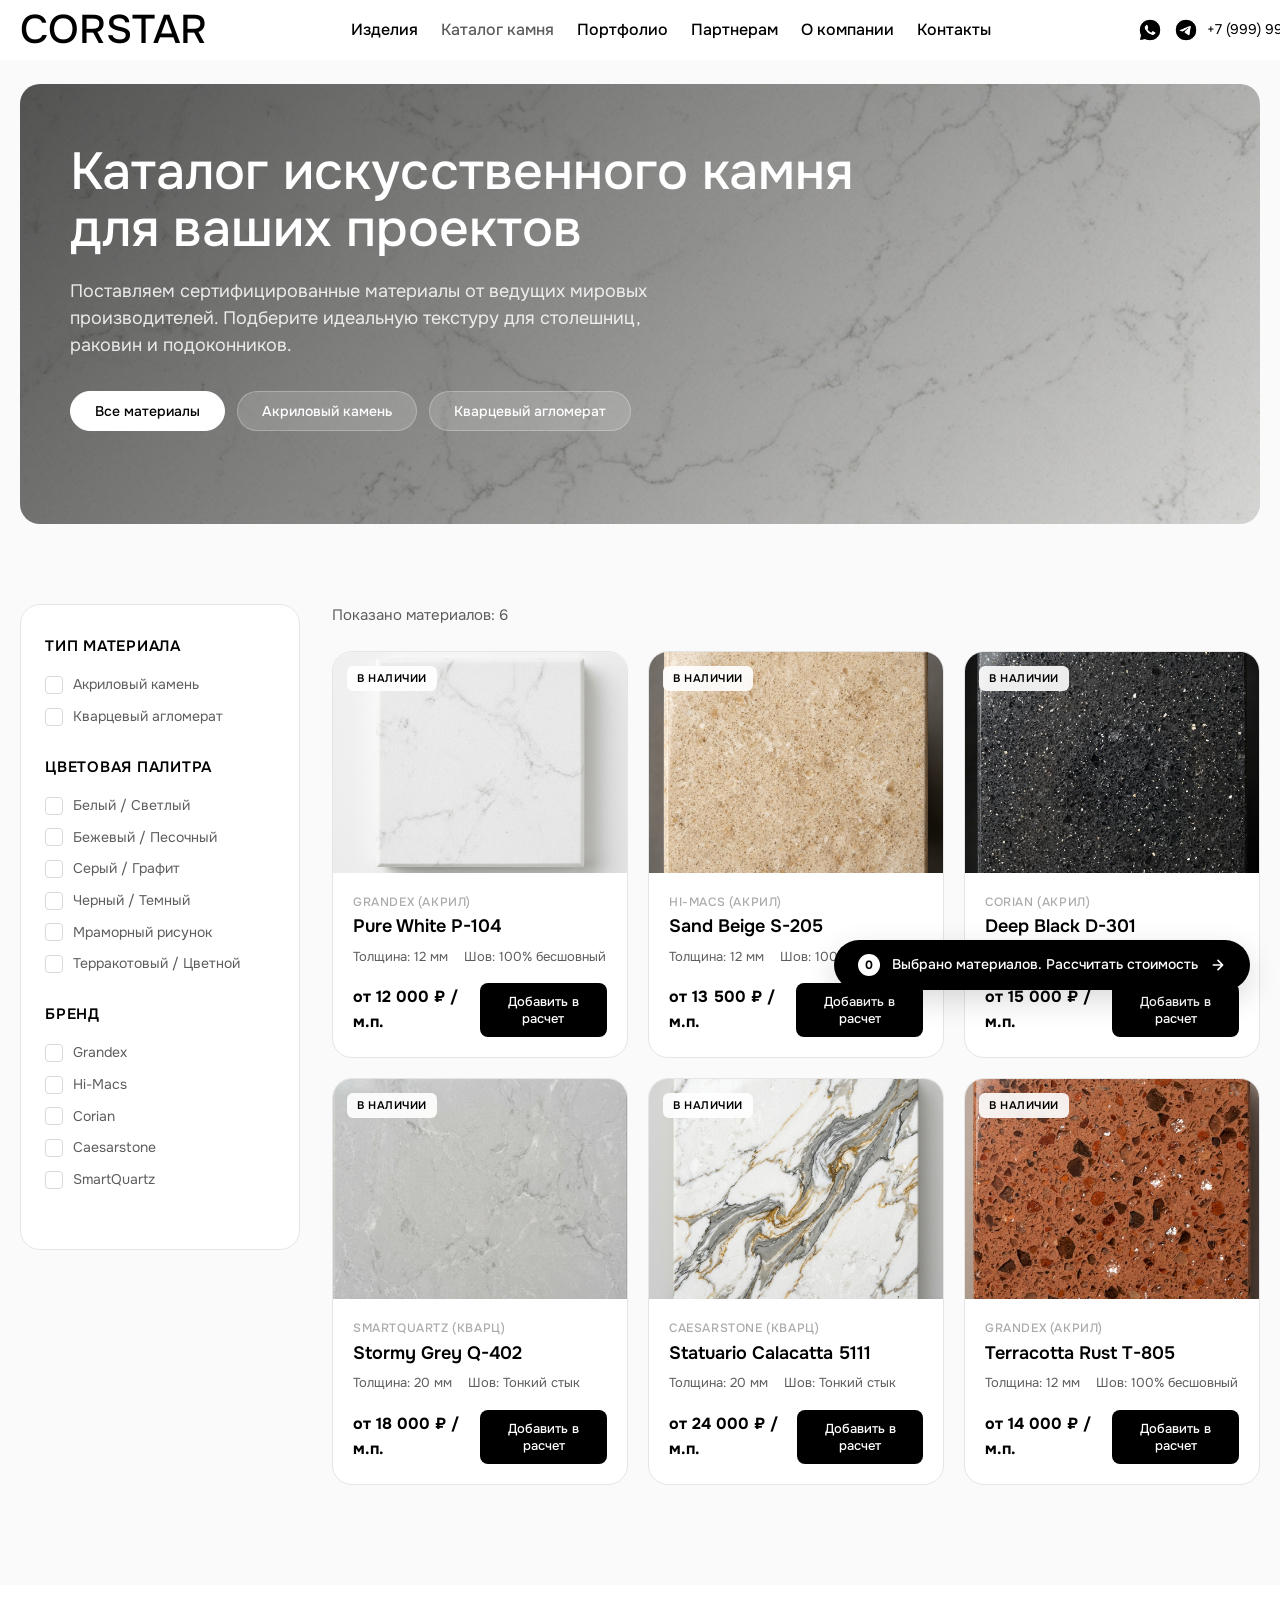
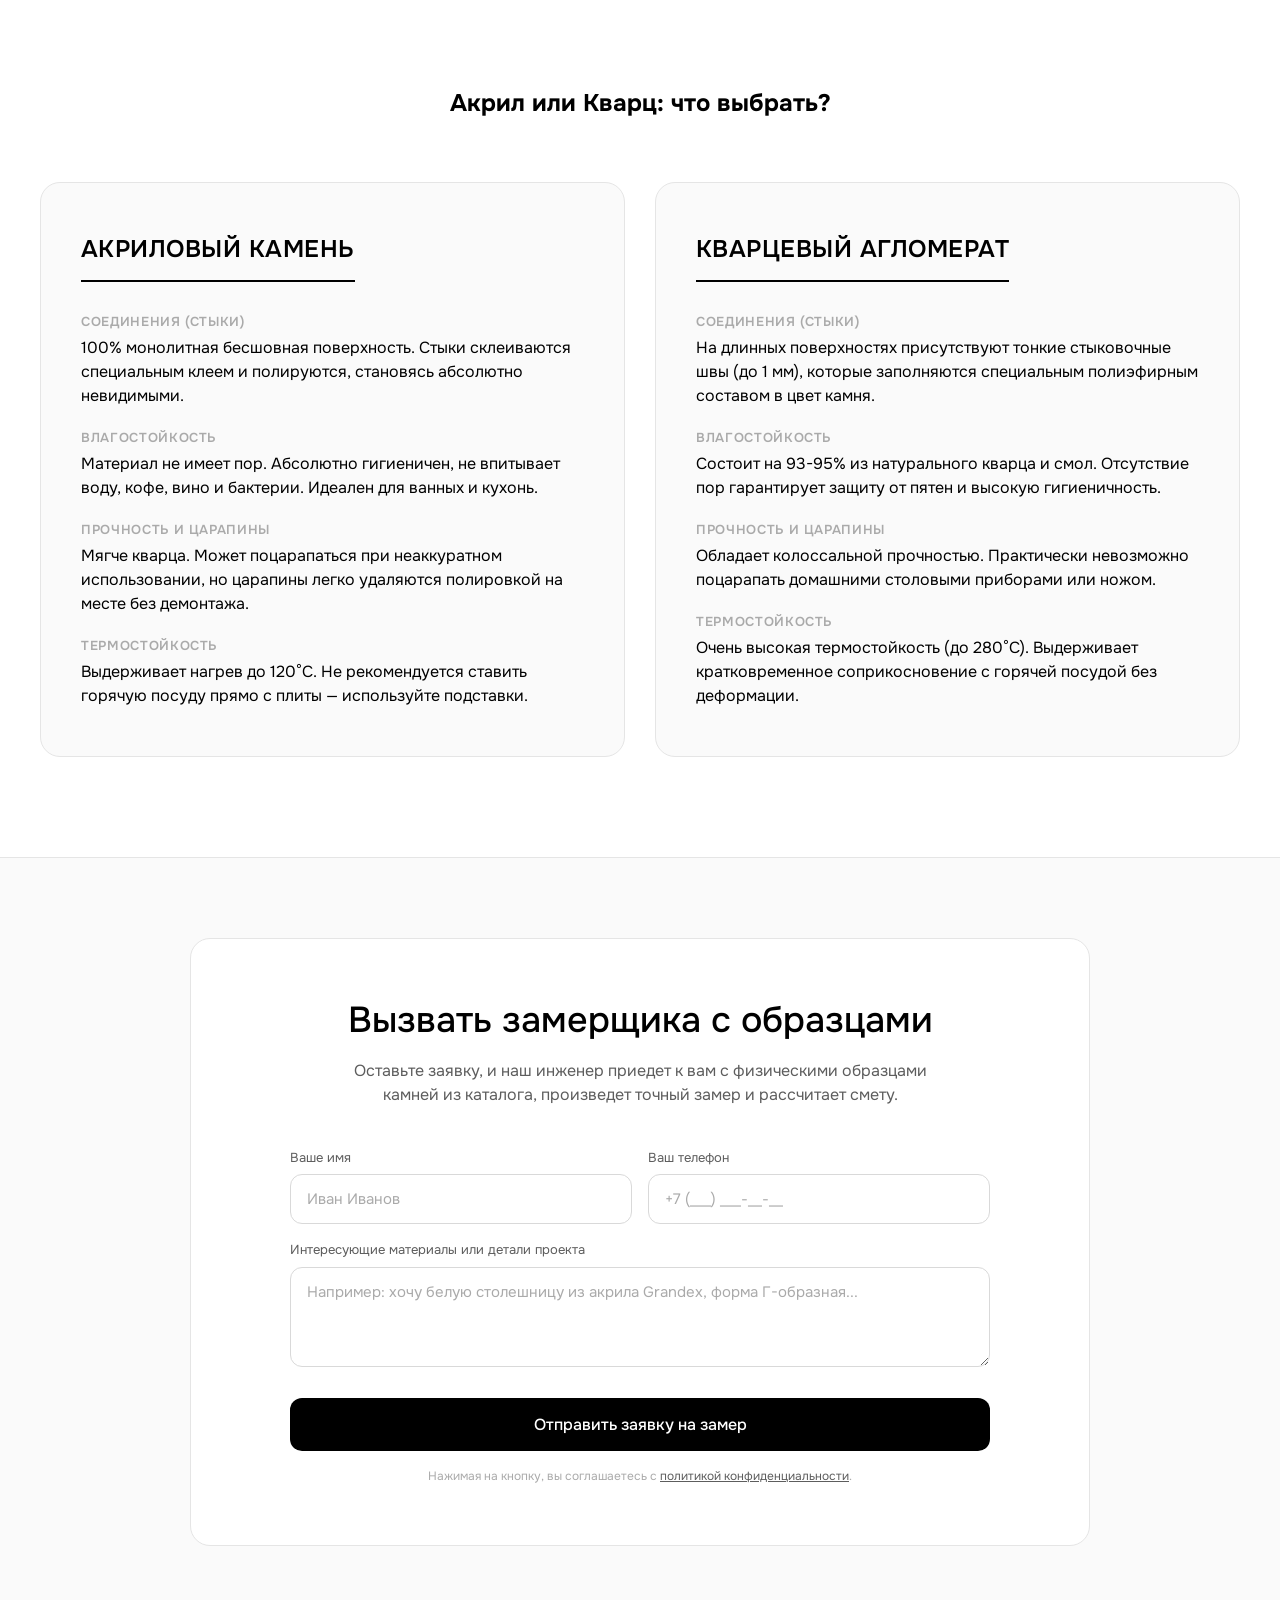
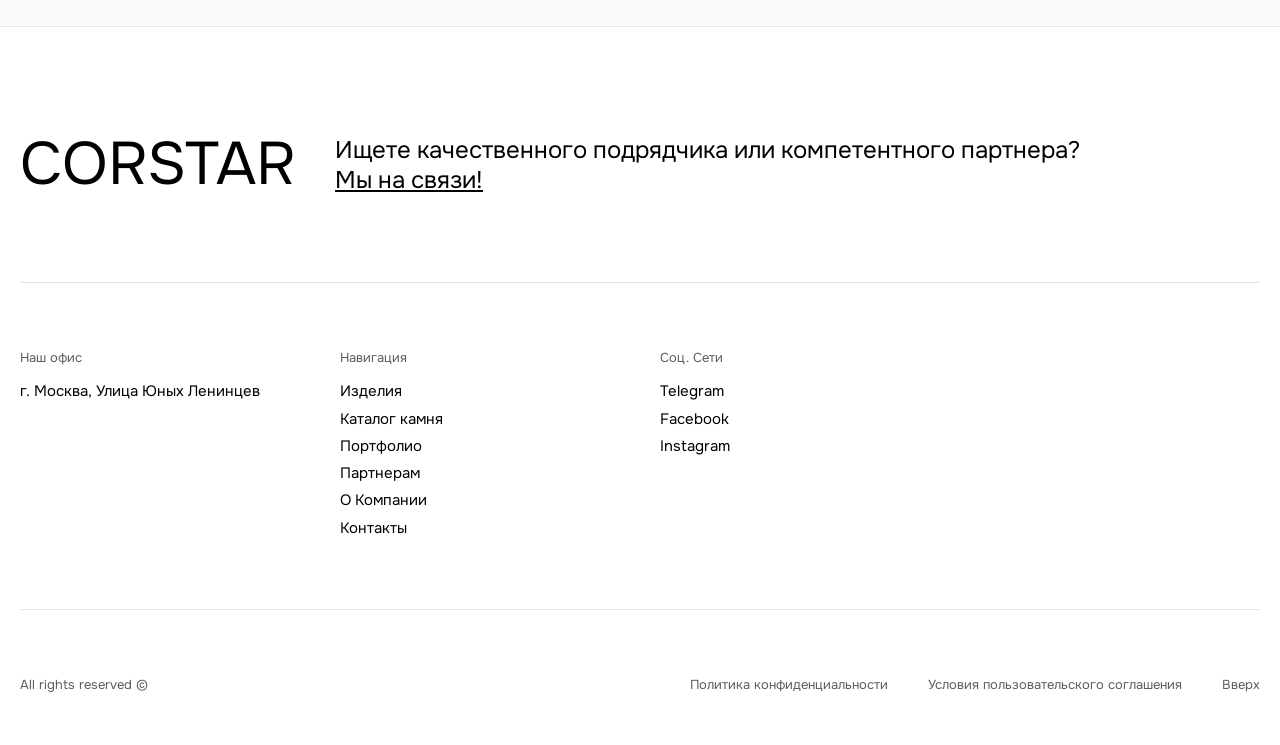
==== catalog-kamnya.html @ 199b47b7 "feat: Add pixel-perfect homepage, B2B pages, responsive navigation, and file scheme routing" ====
<!DOCTYPE html>
<html lang="ru">

<head>
  <meta charset="utf-8" />
  <meta http-equiv="Content-Type" content="text/html; charset=utf-8" />
  <meta name="viewport" content="width=device-width, initial-scale=1.0" />
  <title>Каталог искусственного камня — CORSTAR</title>
  <meta name="description"
    content="Каталог сертифицированного искусственного камня: акриловый камень, кварцевый агломерат, керамогранит. Более 500 оттенков от ведущих брендов с гарантией качества." />
  <meta property="og:url" content="https://corstar.tilda.ws/catalog-kamnya/" />
  <meta property="og:title" content="Каталог искусственного камня — CORSTAR" />
  <meta property="og:description"
    content="Подберите материал для вашей столешницы, подоконника или интегрированной мойки. Акриловый камень и кварцевый агломерат в наличии." />
  <meta property="og:type" content="website" />
  <link rel="canonical" href="https://corstar.tilda.ws/catalog-kamnya/" />
  <meta name="format-detection" content="telephone=no" />
  <link rel="shortcut icon" href="images/tildafavicon.ico" type="image/x-icon" />
  <link rel="stylesheet" href="https://fonts.googleapis.com/css2?family=Onest:wght@100..900&display=swap"
    type="text/css" />
  <style>
    /* ===== FONT FACE ===== */
    @font-face {
      font-family: 'PoppinsCyr';
      src: url('fonts/PoppinsCyr-Regular.woff2') format('woff2'),
        url('fonts/PoppinsCyr-Regular.otf') format('opentype');
      font-weight: 400;
      font-style: normal;
      font-display: swap;
    }

    @font-face {
      font-family: 'PoppinsCyr';
      src: url('fonts/PoppinsCyr-Bold.woff2') format('woff2'),
        url('fonts/PoppinsCyr-Bold.otf') format('opentype');
      font-weight: 700;
      font-style: normal;
      font-display: swap;
    }

    /* ===== RESET & BASE ===== */
    *,
    *::before,
    *::after {
      margin: 0;
      padding: 0;
      box-sizing: border-box;
    }

    html {
      scroll-behavior: smooth;
    }

    body {
      font-family: 'Onest', 'PoppinsCyr', Arial, sans-serif;
      color: #000000;
      background: #ffffff;
      line-height: 1.55;
      -webkit-font-smoothing: antialiased;
      -moz-osx-font-smoothing: grayscale;
      overflow-x: hidden;
    }

    a {
      text-decoration: none;
      color: inherit;
      transition: color 0.2s ease;
    }

    a:hover {
      color: #5d5d5d;
    }

    img {
      max-width: 100%;
      height: auto;
      display: block;
    }

    button {
      cursor: pointer;
      border: none;
      outline: none;
      font-family: inherit;
    }

    input,
    textarea,
    select {
      font-family: inherit;
    }

    /* ===== CONTAINER ===== */
    .container {
      width: 100%;
      max-width: 1440px;
      margin: 0 auto;
      padding: 0 20px;
    }

    /* ===== HEADER ===== */
    .site-header {
      position: sticky;
      top: 0;
      z-index: 100;
      background: #ffffff;
      height: 60px;
      display: flex;
      align-items: center;
    }

    .header-inner {
      display: flex;
      align-items: center;
      width: 100%;
      max-width: 1440px;
      margin: 0 auto;
      padding: 0 20px;
      gap: 144px;
    }

    .header-logo {
      font-size: 40px;
      font-weight: 500;
      line-height: 1.16;
      white-space: nowrap;
      flex-shrink: 0;
    }

    .header-logo a {
      color: #000000;
    }

    .header-nav {
      display: flex;
      gap: 23px;
      align-items: center;
      flex-shrink: 0;
    }

    .header-nav a {
      font-size: 16px;
      font-weight: 500;
      line-height: 1.16;
      white-space: nowrap;
      color: #000000;
    }

    .header-nav a.is-active {
      color: #5d5d5d;
    }

    .header-contacts {
      display: flex;
      align-items: center;
      gap: 6px;
      margin-left: auto;
      flex-shrink: 0;
    }

    .header-contacts .icon-social {
      width: 30px;
      height: 30px;
      border-radius: 0;
      background-size: cover;
      background-position: center;
      background-repeat: no-repeat;
    }

    .header-contacts .header-phone {
      font-size: 14px;
      font-weight: 400;
      line-height: 1.55;
      white-space: nowrap;
    }

    /* ===== HERO SECTION ===== */
    .hero-section {
      padding: 24px 0 0;
      background: #fafafa;
    }

    .hero-card {
      position: relative;
      width: 100%;
      max-width: 1400px;
      margin: 0 auto;
      border-radius: 20px;
      overflow: hidden;
      min-height: 440px;
      display: flex;
      flex-direction: column;
      justify-content: flex-start;
    }

    .hero-card__bg {
      position: absolute;
      inset: 0;
      z-index: 0;
    }

    .hero-card__bg img {
      width: 100%;
      height: 100%;
      object-fit: cover;
    }

    .hero-card__overlay {
      position: absolute;
      inset: 0;
      z-index: 1;
      background: linear-gradient(135deg,
          rgba(0, 0, 0, 0.65) 0%,
          rgba(0, 0, 0, 0.4) 50%,
          rgba(0, 0, 0, 0.1) 100%);
    }

    .hero-card__content {
      position: relative;
      z-index: 2;
      padding: 60px 50px 60px;
      max-width: 900px;
    }

    .hero-card__title {
      font-size: 52px;
      font-weight: 500;
      line-height: 1.1;
      color: #ffffff;
      margin-bottom: 20px;
    }

    .hero-card__subtitle {
      font-size: 18px;
      font-weight: 400;
      line-height: 1.5;
      color: rgba(255, 255, 255, 0.85);
      max-width: 640px;
      margin-bottom: 32px;
    }

    .hero-pills {
      display: flex;
      gap: 12px;
      flex-wrap: wrap;
    }

    .hero-pill {
      background: rgba(255, 255, 255, 0.15);
      border: 1px solid rgba(255, 255, 255, 0.25);
      color: #ffffff;
      padding: 10px 24px;
      border-radius: 30px;
      font-size: 14px;
      font-weight: 500;
      transition: background 0.2s ease, border-color 0.2s ease;
      cursor: pointer;
    }

    .hero-pill:hover,
    .hero-pill.is-active {
      background: #ffffff;
      color: #000000;
      border-color: #ffffff;
    }

    /* ===== CATALOG CONTAINER ===== */
    .catalog-section {
      padding: 80px 0 100px;
      background: #fafafa;
    }

    .catalog-wrapper {
      display: flex;
      gap: 32px;
      max-width: 1400px;
      margin: 0 auto;
      align-items: flex-start;
    }

    /* ===== SIDEBAR FILTERS ===== */
    .catalog-sidebar {
      width: 280px;
      background: #ffffff;
      border-radius: 20px;
      padding: 30px 24px;
      flex-shrink: 0;
      position: sticky;
      top: 80px;
      border: 1px solid #e5e5e5;
    }

    .filter-group {
      margin-bottom: 28px;
    }

    .filter-group:last-child {
      margin-bottom: 0;
    }

    .filter-group__title {
      font-size: 15px;
      font-weight: 600;
      text-transform: uppercase;
      letter-spacing: 0.05em;
      color: #000000;
      margin-bottom: 16px;
    }

    .filter-options {
      display: flex;
      flex-direction: column;
      gap: 10px;
    }

    .filter-checkbox-label {
      display: flex;
      align-items: center;
      gap: 10px;
      font-size: 14px;
      color: #5d5d5d;
      cursor: pointer;
      user-select: none;
    }

    .filter-checkbox-label input {
      display: none;
    }

    .custom-checkbox {
      width: 18px;
      height: 18px;
      border: 1px solid #d9d9d9;
      border-radius: 4px;
      display: inline-flex;
      align-items: center;
      justify-content: center;
      transition: background 0.2s ease, border-color 0.2s ease;
      flex-shrink: 0;
    }

    .filter-checkbox-label input:checked+.custom-checkbox {
      background: #000000;
      border-color: #000000;
    }

    .custom-checkbox svg {
      width: 10px;
      height: 10px;
      stroke: #ffffff;
      fill: none;
      stroke-width: 3;
      stroke-linecap: round;
      stroke-linejoin: round;
      display: none;
    }

    .filter-checkbox-label input:checked+.custom-checkbox svg {
      display: block;
    }

    .filter-checkbox-label:hover {
      color: #000000;
    }

    .filter-checkbox-label:hover .custom-checkbox {
      border-color: #000000;
    }

    .btn-reset-filters {
      width: 100%;
      padding: 12px;
      background: #f7f7f7;
      color: #5d5d5d;
      font-size: 13px;
      font-weight: 500;
      border-radius: 8px;
      transition: background 0.2s ease, color 0.2s ease;
      margin-top: 10px;
      display: none;
      /* Shown dynamically via JS */
      text-align: center;
    }

    .btn-reset-filters:hover {
      background: #e5e5e5;
      color: #000000;
    }

    /* ===== STONE GRID ===== */
    .catalog-main {
      flex: 1;
    }

    .grid-header {
      display: flex;
      justify-content: space-between;
      align-items: center;
      margin-bottom: 24px;
    }

    .grid-results-count {
      font-size: 15px;
      color: #5d5d5d;
    }

    .stone-grid {
      display: grid;
      grid-template-columns: repeat(3, 1fr);
      gap: 20px;
    }

    .stone-card {
      background: #ffffff;
      border-radius: 20px;
      overflow: hidden;
      border: 1px solid #e5e5e5;
      display: flex;
      flex-direction: column;
      transition: box-shadow 0.3s ease, transform 0.3s ease;
    }

    .stone-card:hover {
      box-shadow: 0 12px 36px rgba(0, 0, 0, 0.06);
      transform: translateY(-2px);
    }

    .stone-card__img-wrapper {
      width: 100%;
      aspect-ratio: 4 / 3;
      overflow: hidden;
      position: relative;
      background: #fafafa;
    }

    .stone-card__img {
      width: 100%;
      height: 100%;
      object-fit: cover;
      transition: transform 0.55s cubic-bezier(0.25, 0.46, 0.45, 0.94);
    }

    .stone-card:hover .stone-card__img {
      transform: scale(1.05);
    }

    .stone-card__badge {
      position: absolute;
      top: 14px;
      left: 14px;
      background: rgba(255, 255, 255, 0.9);
      backdrop-filter: blur(4px);
      padding: 4px 10px;
      border-radius: 6px;
      font-size: 11px;
      font-weight: 600;
      color: #000000;
      text-transform: uppercase;
      letter-spacing: 0.05em;
    }

    .stone-card__body {
      padding: 20px;
      display: flex;
      flex-direction: column;
      flex: 1;
    }

    .stone-card__brand {
      font-size: 12px;
      font-weight: 500;
      color: #aaaaaa;
      text-transform: uppercase;
      letter-spacing: 0.05em;
      margin-bottom: 4px;
    }

    .stone-card__name {
      font-size: 18px;
      font-weight: 600;
      line-height: 1.3;
      color: #000000;
      margin-bottom: 8px;
    }

    .stone-card__spec {
      font-size: 13px;
      color: #5d5d5d;
      margin-bottom: 16px;
      display: flex;
      gap: 16px;
    }

    .stone-card__price-wrapper {
      margin-top: auto;
      display: flex;
      justify-content: space-between;
      align-items: center;
      gap: 12px;
    }

    .stone-card__price {
      font-size: 16px;
      font-weight: 700;
      color: #000000;
    }

    .btn-calc {
      padding: 10px 16px;
      background: #000000;
      color: #ffffff;
      border-radius: 8px;
      font-size: 13px;
      font-weight: 500;
      transition: background 0.2s ease;
      display: inline-flex;
      align-items: center;
      gap: 6px;
    }

    .btn-calc:hover {
      background: #333333;
    }

    .btn-calc.is-added {
      background: #5d5d5d;
    }

    /* Empty state */
    .stone-grid-empty {
      grid-column: span 3;
      padding: 80px 20px;
      text-align: center;
      background: #ffffff;
      border-radius: 20px;
      border: 1px solid #e5e5e5;
      display: none;
    }

    .stone-grid-empty__title {
      font-size: 18px;
      font-weight: 500;
      color: #000000;
      margin-bottom: 8px;
    }

    .stone-grid-empty__text {
      font-size: 14px;
      color: #5d5d5d;
    }

    /* ===== FLOATING CART BADGE ===== */
    .calc-cart-badge {
      position: fixed;
      bottom: 30px;
      right: 30px;
      background: #000000;
      color: #ffffff;
      padding: 14px 24px;
      border-radius: 100px;
      box-shadow: 0 10px 30px rgba(0, 0, 0, 0.15);
      z-index: 99;
      display: flex;
      align-items: center;
      gap: 12px;
      font-size: 14px;
      font-weight: 500;
      transform: translateY(120px);
      transition: transform 0.3s cubic-bezier(0.175, 0.885, 0.32, 1.275);
      cursor: pointer;
    }

    .calc-cart-badge.is-visible {
      transform: translateY(0);
    }

    .calc-cart-badge:hover {
      background: #333333;
    }

    .calc-cart-badge__count {
      background: #ffffff;
      color: #000000;
      width: 22px;
      height: 22px;
      border-radius: 50%;
      display: flex;
      align-items: center;
      justify-content: center;
      font-size: 12px;
      font-weight: 700;
    }

    .calc-cart-badge svg {
      width: 16px;
      height: 16px;
      stroke: currentColor;
      fill: none;
      stroke-width: 2.5;
      stroke-linecap: round;
      stroke-linejoin: round;
    }

    /* ===== COMPARISON GUIDE ===== */
    .comparison-section {
      padding: 100px 0;
      background: #ffffff;
    }

    .comparison-section .section-header {
      margin-bottom: 60px;
      text-align: center;
    }

    .comparison-grid {
      display: grid;
      grid-template-columns: 1fr 1fr;
      gap: 30px;
      max-width: 1200px;
      margin: 0 auto;
    }

    .comp-card {
      background: #fafafa;
      border-radius: 20px;
      padding: 48px 40px;
      border: 1px solid #e5e5e5;
    }

    .comp-card__title {
      font-size: 24px;
      font-weight: 600;
      color: #000000;
      margin-bottom: 30px;
      text-transform: uppercase;
      letter-spacing: 0.02em;
      border-bottom: 2px solid #000000;
      padding-bottom: 12px;
      display: inline-block;
    }

    .comp-list {
      display: flex;
      flex-direction: column;
      gap: 20px;
    }

    .comp-item__label {
      font-size: 13px;
      font-weight: 600;
      color: #aaaaaa;
      text-transform: uppercase;
      letter-spacing: 0.05em;
      margin-bottom: 4px;
    }

    .comp-item__val {
      font-size: 16px;
      font-weight: 400;
      color: #000000;
      line-height: 1.5;
    }

    /* ===== CTA FORM ===== */
    .cta-section {
      background: #fafafa;
      padding: 80px 0;
      border-top: 1px solid #e5e5e5;
    }

    .cta-inner {
      max-width: 900px;
      margin: 0 auto;
      background: #ffffff;
      border-radius: 20px;
      padding: 60px 50px;
      border: 1px solid #e5e5e5;
      text-align: center;
    }

    .cta-title {
      font-size: 36px;
      font-weight: 500;
      line-height: 1.2;
      color: #000000;
      margin-bottom: 16px;
    }

    .cta-text {
      font-size: 16px;
      color: #5d5d5d;
      max-width: 600px;
      margin: 0 auto 40px;
    }

    .cta-form {
      text-align: left;
      max-width: 700px;
      margin: 0 auto;
    }

    .form-group {
      margin-bottom: 16px;
    }

    .form-group label {
      display: block;
      font-size: 13px;
      font-weight: 400;
      color: #5d5d5d;
      margin-bottom: 6px;
    }

    .form-group input,
    .form-group textarea,
    .form-group select {
      width: 100%;
      padding: 14px 16px;
      border: 1px solid #d9d9d9;
      border-radius: 12px;
      background: #ffffff;
      font-size: 15px;
      color: #000000;
      transition: border-color 0.2s ease;
      outline: none;
    }

    .form-group input:focus,
    .form-group textarea:focus,
    .form-group select:focus {
      border-color: #000000;
    }

    .form-group input::placeholder,
    .form-group textarea::placeholder {
      color: #aaaaaa;
    }

    .form-group textarea {
      resize: vertical;
      min-height: 100px;
    }

    .form-row {
      display: grid;
      grid-template-columns: 1fr 1fr;
      gap: 16px;
    }

    .btn-submit {
      width: 100%;
      padding: 16px 32px;
      background: #000000;
      color: #ffffff;
      font-size: 16px;
      font-weight: 500;
      border-radius: 12px;
      transition: background 0.2s ease, transform 0.2s ease;
      margin-top: 8px;
    }

    .btn-submit:hover {
      background: #333333;
      transform: translateY(-1px);
    }

    .form-privacy {
      font-size: 12px;
      color: #aaaaaa;
      line-height: 1.5;
      margin-top: 16px;
      text-align: center;
    }

    .form-privacy a {
      color: #5d5d5d;
      text-decoration: underline;
    }

    /* ===== FOOTER ===== */
    .site-footer {
      background: #ffffff;
      padding: 100px 0 50px;
      border-top: 1px solid #e5e5e5;
    }

    .footer-top {
      display: flex;
      gap: 40px;
      align-items: center;
      margin-bottom: 80px;
    }

    .footer-logo {
      font-size: 60px;
      font-weight: 400;
      line-height: 1.25;
      flex-shrink: 0;
    }

    .footer-cta {
      font-size: 24px;
      font-weight: 400;
      line-height: 1.25;
    }

    .footer-cta a {
      text-decoration: underline;
    }

    .footer-divider {
      width: 100%;
      height: 1px;
      background: #d9d9d9;
      opacity: 0.75;
      margin-bottom: 65px;
    }

    .footer-columns {
      display: grid;
      grid-template-columns: repeat(4, 1fr);
      gap: 40px;
      margin-bottom: 65px;
    }

    .footer-col-label {
      font-size: 13px;
      font-weight: 400;
      color: #5d5d5d;
      margin-bottom: 12px;
    }

    .footer-col-content {
      font-size: 15px;
      font-weight: 400;
      line-height: 1.55;
      color: #000000;
    }

    .footer-col-content a {
      display: block;
      margin-bottom: 4px;
      transition: color 0.2s ease;
    }

    .footer-col-content a:hover {
      color: #979797;
    }

    .footer-bottom {
      display: flex;
      justify-content: space-between;
      align-items: center;
      gap: 20px;
    }

    .footer-bottom-links {
      display: flex;
      gap: 40px;
      align-items: center;
    }

    .footer-bottom a,
    .footer-bottom span {
      font-size: 13px;
      color: #5d5d5d;
      font-weight: 400;
    }

    .footer-bottom a:hover {
      color: #979797;
    }

    /* ===== RESPONSIVE ===== */
    @media screen and (max-width: 1199px) {
      .header-inner {
        gap: 60px;
      }

      .hero-card__title {
        font-size: 44px;
      }

      .catalog-wrapper {
        gap: 24px;
      }

      .stone-grid {
        grid-template-columns: repeat(2, 1fr);
      }

      .comparison-grid {
        gap: 20px;
      }

      .footer-logo {
        font-size: 50px;
      }

      .footer-columns {
        gap: 20px;
      }
    }

    @media screen and (max-width: 959px) {
      .header-nav {
        display: none;
      }

      .header-inner {
        gap: 20px;
      }

      .hero-card {
        min-height: 380px;
      }

      .hero-card__title {
        font-size: 36px;
      }

      .hero-card__content {
        padding: 40px 32px 40px;
      }

      .catalog-wrapper {
        flex-direction: column;
      }

      .catalog-sidebar {
        width: 100%;
        position: static;
        padding: 24px;
      }

      .stone-grid {
        grid-template-columns: repeat(2, 1fr);
      }

      .comparison-grid {
        grid-template-columns: 1fr;
      }

      .comp-card {
        padding: 36px 30px;
      }

      .footer-top {
        flex-direction: column;
        align-items: flex-start;
        gap: 20px;
      }

      .footer-logo {
        font-size: 50px;
        line-height: 1.1;
      }

      .footer-columns {
        grid-template-columns: repeat(2, 1fr);
      }
    }

    @media screen and (max-width: 639px) {
      .hero-card {
        min-height: 320px;
      }

      .hero-card__title {
        font-size: 28px;
      }

      .hero-card__subtitle {
        font-size: 15px;
        margin-bottom: 20px;
      }

      .hero-card__content {
        padding: 28px 20px;
      }

      .catalog-section {
        padding: 48px 0 60px;
      }

      .stone-grid {
        grid-template-columns: 1fr;
      }

      .stone-grid-empty {
        grid-column: 1;
      }

      .cta-inner {
        padding: 36px 20px;
      }

      .cta-title {
        font-size: 26px;
      }

      .form-row {
        grid-template-columns: 1fr;
      }

      .comparison-section {
        padding: 60px 0;
      }

      .footer-logo {
        font-size: 38px;
      }

      .footer-cta {
        font-size: 20px;
      }

      .footer-columns {
        grid-template-columns: 1fr 1fr;
      }

      .footer-bottom {
        flex-direction: column;
        align-items: flex-start;
        gap: 12px;
      }

      .footer-bottom-links {
        flex-direction: column;
        gap: 8px;
        align-items: flex-start;
      }
    }

    @media screen and (max-width: 479px) {
      .header-logo {
        font-size: 32px;
      }

      .hero-card__title {
        font-size: 24px;
      }

      .footer-columns {
        grid-template-columns: 1fr;
      }
    }

    /* ===== ANIMATION ===== */
    @media (prefers-reduced-motion: reduce) {

      *,
      *::before,
      *::after {
        animation-duration: 0.01ms !important;
        animation-iteration-count: 1 !important;
        transition-duration: 0.01ms !important;
        scroll-behavior: auto !important;
      }

      .stone-card:hover .stone-card__img {
        transform: none;
      }
    }
  
    /* ===== MOBILE NAV DRAWER & BURGER CROSS ===== */
    .header-burger {
      display: none;
      width: 28px;
      height: 20px;
      flex-direction: column;
      justify-content: space-between;
      cursor: pointer;
      background: none;
      border: none;
      padding: 0;
    }

    .header-burger span {
      display: block;
      width: 100%;
      height: 2px;
      background: #000;
      transition: transform 0.3s ease, opacity 0.3s ease;
    }

    .header-burger.is-active span:nth-child(1) {
      transform: translateY(9px) rotate(45deg);
    }
    .header-burger.is-active span:nth-child(2) {
      opacity: 0;
    }
    .header-burger.is-active span:nth-child(3) {
      transform: translateY(-9px) rotate(-45deg);
    }

    @media screen and (max-width: 959px) {
      .header-burger {
        display: flex !important;
      }
      .header-nav.is-open {
        display: flex !important;
        flex-direction: column;
        position: fixed;
        top: 60px;
        left: 0;
        right: 0;
        bottom: 0;
        background: #ffffff;
        padding: 40px 20px;
        gap: 24px;
        z-index: 99;
        align-items: flex-start;
      }
      .header-nav.is-open a {
        font-size: 24px !important;
        font-weight: 500;
      }
    }
  </style>
</head>

<body>

  <!-- ===== HEADER ===== -->
  <header class="site-header" id="site-header">
    <div class="header-inner">
      <div class="header-logo">
        <a href="/">CORSTAR</a>
      </div>
      <nav class="header-nav" aria-label="Основная навигация">
        <a href="/izdeliya/">Изделия</a>
        <a href="/catalog-kamnya/" class="is-active">Каталог камня</a>
        <a href="/portfolio/">Портфолио</a>
        <a href="/partneram/">Партнерам</a>
        <a href="/o-kompanii/">О компании</a>
        <a href="/kontakty/">Контакты</a>
      </nav>
      <div class="header-contacts">
        <a href="https://t.me/" class="icon-social"
          style="background-image:url('images/tild3336-3233-4061-b363-653764393262__image.png')"
          aria-label="Telegram"></a>
        <a href="https://wa.me/" class="icon-social"
          style="background-image:url('images/tild6330-3839-4263-b533-323737306437__image.png')"
          aria-label="WhatsApp"></a>
        <a href="tel:+79999999999" class="header-phone">+7 (999) 999-99-99</a>
      </div>
      <button class="header-burger" aria-label="Открыть меню" id="burger-toggle">
        <span></span>
        <span></span>
        <span></span>
      </button>
    </div>
  </header>

  <main>

    <!-- ===== HERO ===== -->
    <section class="hero-section" id="hero-catalog">
      <div class="container">
        <div class="hero-card">
          <div class="hero-card__bg">
            <img src="images/hero_catalog.png" alt="Фактуры искусственного камня" loading="eager" />
          </div>
          <div class="hero-card__overlay"></div>
          <div class="hero-card__content">
            <h1 class="hero-card__title">Каталог искусственного камня для ваших проектов</h1>
            <p class="hero-card__subtitle">Поставляем сертифицированные материалы от ведущих мировых производителей.
              Подберите идеальную текстуру для столешниц, раковин и подоконников.</p>
            <div class="hero-pills">
              <button class="hero-pill is-active" data-pill="all">Все материалы</button>
              <button class="hero-pill" data-pill="acrylic">Акриловый камень</button>
              <button class="hero-pill" data-pill="quartz">Кварцевый агломерат</button>
            </div>
          </div>
        </div>
      </div>
    </section>

    <!-- ===== CATALOG GRID ===== -->
    <section class="catalog-section" id="catalog-explorer">
      <div class="container">
        <div class="catalog-wrapper">

          <!-- Filters Sidebar -->
          <aside class="catalog-sidebar">
            <div class="filter-group">
              <h3 class="filter-group__title">Тип материала</h3>
              <div class="filter-options">
                <label class="filter-checkbox-label">
                  <input type="checkbox" name="type" value="acrylic" id="filter-type-acrylic" />
                  <span class="custom-checkbox"><svg viewBox="0 0 24 24">
                      <path d="M20 6L9 17l-5-5" />
                    </svg></span>
                  Акриловый камень
                </label>
                <label class="filter-checkbox-label">
                  <input type="checkbox" name="type" value="quartz" id="filter-type-quartz" />
                  <span class="custom-checkbox"><svg viewBox="0 0 24 24">
                      <path d="M20 6L9 17l-5-5" />
                    </svg></span>
                  Кварцевый агломерат
                </label>
              </div>
            </div>

            <div class="filter-group">
              <h3 class="filter-group__title">Цветовая палитра</h3>
              <div class="filter-options">
                <label class="filter-checkbox-label">
                  <input type="checkbox" name="color" value="white" id="filter-color-white" />
                  <span class="custom-checkbox"><svg viewBox="0 0 24 24">
                      <path d="M20 6L9 17l-5-5" />
                    </svg></span>
                  Белый / Светлый
                </label>
                <label class="filter-checkbox-label">
                  <input type="checkbox" name="color" value="beige" id="filter-color-beige" />
                  <span class="custom-checkbox"><svg viewBox="0 0 24 24">
                      <path d="M20 6L9 17l-5-5" />
                    </svg></span>
                  Бежевый / Песочный
                </label>
                <label class="filter-checkbox-label">
                  <input type="checkbox" name="color" value="grey" id="filter-color-grey" />
                  <span class="custom-checkbox"><svg viewBox="0 0 24 24">
                      <path d="M20 6L9 17l-5-5" />
                    </svg></span>
                  Серый / Графит
                </label>
                <label class="filter-checkbox-label">
                  <input type="checkbox" name="color" value="dark" id="filter-color-dark" />
                  <span class="custom-checkbox"><svg viewBox="0 0 24 24">
                      <path d="M20 6L9 17l-5-5" />
                    </svg></span>
                  Черный / Темный
                </label>
                <label class="filter-checkbox-label">
                  <input type="checkbox" name="color" value="marble" id="filter-color-marble" />
                  <span class="custom-checkbox"><svg viewBox="0 0 24 24">
                      <path d="M20 6L9 17l-5-5" />
                    </svg></span>
                  Мраморный рисунок
                </label>
                <label class="filter-checkbox-label">
                  <input type="checkbox" name="color" value="terracotta" id="filter-color-terracotta" />
                  <span class="custom-checkbox"><svg viewBox="0 0 24 24">
                      <path d="M20 6L9 17l-5-5" />
                    </svg></span>
                  Терракотовый / Цветной
                </label>
              </div>
            </div>

            <div class="filter-group">
              <h3 class="filter-group__title">Бренд</h3>
              <div class="filter-options">
                <label class="filter-checkbox-label">
                  <input type="checkbox" name="brand" value="grandex" id="filter-brand-grandex" />
                  <span class="custom-checkbox"><svg viewBox="0 0 24 24">
                      <path d="M20 6L9 17l-5-5" />
                    </svg></span>
                  Grandex
                </label>
                <label class="filter-checkbox-label">
                  <input type="checkbox" name="brand" value="himacs" id="filter-brand-himacs" />
                  <span class="custom-checkbox"><svg viewBox="0 0 24 24">
                      <path d="M20 6L9 17l-5-5" />
                    </svg></span>
                  Hi-Macs
                </label>
                <label class="filter-checkbox-label">
                  <input type="checkbox" name="brand" value="corian" id="filter-brand-corian" />
                  <span class="custom-checkbox"><svg viewBox="0 0 24 24">
                      <path d="M20 6L9 17l-5-5" />
                    </svg></span>
                  Corian
                </label>
                <label class="filter-checkbox-label">
                  <input type="checkbox" name="brand" value="caesarstone" id="filter-brand-caesarstone" />
                  <span class="custom-checkbox"><svg viewBox="0 0 24 24">
                      <path d="M20 6L9 17l-5-5" />
                    </svg></span>
                  Caesarstone
                </label>
                <label class="filter-checkbox-label">
                  <input type="checkbox" name="brand" value="smartquartz" id="filter-brand-smartquartz" />
                  <span class="custom-checkbox"><svg viewBox="0 0 24 24">
                      <path d="M20 6L9 17l-5-5" />
                    </svg></span>
                  SmartQuartz
                </label>
              </div>
            </div>

            <button class="btn-reset-filters" id="btn-reset">Сбросить фильтры</button>
          </aside>

          <!-- Grid Area -->
          <div class="catalog-main">
            <div class="grid-header">
              <span class="grid-results-count" id="results-count">Показано материалов: 6</span>
            </div>

            <div class="stone-grid" id="stone-grid">

              <!-- Card 1 -->
              <div class="stone-card" data-type="acrylic" data-color="white" data-brand="grandex">
                <div class="stone-card__img-wrapper">
                  <img class="stone-card__img" src="images/stone_slab_white.png" alt="Grandex Pure White"
                    loading="lazy" />
                  <span class="stone-card__badge">В наличии</span>
                </div>
                <div class="stone-card__body">
                  <span class="stone-card__brand">Grandex (Акрил)</span>
                  <h3 class="stone-card__name">Pure White P-104</h3>
                  <div class="stone-card__spec">
                    <span>Толщина: 12 мм</span>
                    <span>Шов: 100% бесшовный</span>
                  </div>
                  <div class="stone-card__price-wrapper">
                    <span class="stone-card__price">от 12 000 ₽ / м.п.</span>
                    <button class="btn-calc" data-name="Grandex Pure White P-104">Добавить в расчет</button>
                  </div>
                </div>
              </div>

              <!-- Card 2 -->
              <div class="stone-card" data-type="acrylic" data-color="beige" data-brand="himacs">
                <div class="stone-card__img-wrapper">
                  <img class="stone-card__img" src="images/stone_slab_beige.png" alt="Hi-Macs Sand Beige"
                    loading="lazy" />
                  <span class="stone-card__badge">В наличии</span>
                </div>
                <div class="stone-card__body">
                  <span class="stone-card__brand">Hi-Macs (Акрил)</span>
                  <h3 class="stone-card__name">Sand Beige S-205</h3>
                  <div class="stone-card__spec">
                    <span>Толщина: 12 мм</span>
                    <span>Шов: 100% бесшовный</span>
                  </div>
                  <div class="stone-card__price-wrapper">
                    <span class="stone-card__price">от 13 500 ₽ / м.п.</span>
                    <button class="btn-calc" data-name="Hi-Macs Sand Beige S-205">Добавить в расчет</button>
                  </div>
                </div>
              </div>

              <!-- Card 3 -->
              <div class="stone-card" data-type="acrylic" data-color="dark" data-brand="corian">
                <div class="stone-card__img-wrapper">
                  <img class="stone-card__img" src="images/stone_slab_dark.png" alt="Corian Deep Black"
                    loading="lazy" />
                  <span class="stone-card__badge">В наличии</span>
                </div>
                <div class="stone-card__body">
                  <span class="stone-card__brand">Corian (Акрил)</span>
                  <h3 class="stone-card__name">Deep Black D-301</h3>
                  <div class="stone-card__spec">
                    <span>Толщина: 12 мм</span>
                    <span>Шов: 100% бесшовный</span>
                  </div>
                  <div class="stone-card__price-wrapper">
                    <span class="stone-card__price">от 15 000 ₽ / м.п.</span>
                    <button class="btn-calc" data-name="Corian Deep Black D-301">Добавить в расчет</button>
                  </div>
                </div>
              </div>

              <!-- Card 4 -->
              <div class="stone-card" data-type="quartz" data-color="grey" data-brand="smartquartz">
                <div class="stone-card__img-wrapper">
                  <img class="stone-card__img" src="images/stone_slab_grey.png" alt="SmartQuartz Stormy Grey"
                    loading="lazy" />
                  <span class="stone-card__badge">В наличии</span>
                </div>
                <div class="stone-card__body">
                  <span class="stone-card__brand">SmartQuartz (Кварц)</span>
                  <h3 class="stone-card__name">Stormy Grey Q-402</h3>
                  <div class="stone-card__spec">
                    <span>Толщина: 20 мм</span>
                    <span>Шов: Тонкий стык</span>
                  </div>
                  <div class="stone-card__price-wrapper">
                    <span class="stone-card__price">от 18 000 ₽ / м.п.</span>
                    <button class="btn-calc" data-name="SmartQuartz Stormy Grey Q-402">Добавить в расчет</button>
                  </div>
                </div>
              </div>

              <!-- Card 5 -->
              <div class="stone-card" data-type="quartz" data-color="marble" data-brand="caesarstone">
                <div class="stone-card__img-wrapper">
                  <img class="stone-card__img" src="images/stone_slab_marble.png" alt="Caesarstone Statuario"
                    loading="lazy" />
                  <span class="stone-card__badge">В наличии</span>
                </div>
                <div class="stone-card__body">
                  <span class="stone-card__brand">Caesarstone (Кварц)</span>
                  <h3 class="stone-card__name">Statuario Calacatta 5111</h3>
                  <div class="stone-card__spec">
                    <span>Толщина: 20 мм</span>
                    <span>Шов: Тонкий стык</span>
                  </div>
                  <div class="stone-card__price-wrapper">
                    <span class="stone-card__price">от 24 000 ₽ / м.п.</span>
                    <button class="btn-calc" data-name="Caesarstone Statuario Calacatta 5111">Добавить в расчет</button>
                  </div>
                </div>
              </div>

              <!-- Card 6 -->
              <div class="stone-card" data-type="acrylic" data-color="terracotta" data-brand="grandex">
                <div class="stone-card__img-wrapper">
                  <img class="stone-card__img" src="images/stone_slab_terracotta.png" alt="Grandex Terracotta Rust"
                    loading="lazy" />
                  <span class="stone-card__badge">В наличии</span>
                </div>
                <div class="stone-card__body">
                  <span class="stone-card__brand">Grandex (Акрил)</span>
                  <h3 class="stone-card__name">Terracotta Rust T-805</h3>
                  <div class="stone-card__spec">
                    <span>Толщина: 12 мм</span>
                    <span>Шов: 100% бесшовный</span>
                  </div>
                  <div class="stone-card__price-wrapper">
                    <span class="stone-card__price">от 14 000 ₽ / м.п.</span>
                    <button class="btn-calc" data-name="Grandex Terracotta Rust T-805">Добавить в расчет</button>
                  </div>
                </div>
              </div>

              <!-- Empty State -->
              <div class="stone-grid-empty" id="grid-empty">
                <div class="stone-grid-empty__title">Материалы не найдены</div>
                <div class="stone-grid-empty__text">Попробуйте изменить параметры фильтрации или сбросить все фильтры.
                </div>
              </div>

            </div>
          </div>

        </div>
      </div>
    </section>

    <!-- ===== FLOATING ESTIMATE CART ===== -->
    <div class="calc-cart-badge" id="calc-cart">
      <span class="calc-cart-badge__count" id="calc-count">0</span>
      <span>Выбрано материалов. Рассчитать стоимость</span>
      <svg viewBox="0 0 24 24">
        <path d="M5 12h14M12 5l7 7-7 7" />
      </svg>
    </div>

    <!-- ===== COMPARISON GUIDE ===== -->
    <section class="comparison-section" id="comparison-guide">
      <div class="container">
        <div class="section-header">
          <h2 class="section-title">Акрил или Кварц: что выбрать?</h2>
        </div>
        <div class="comparison-grid">

          <!-- Card 1: Acrylic -->
          <div class="comp-card" id="comp-acrylic">
            <h3 class="comp-card__title">Акриловый камень</h3>
            <div class="comp-list">
              <div>
                <div class="comp-item__label">Соединения (стыки)</div>
                <div class="comp-item__val">100% монолитная бесшовная поверхность. Стыки склеиваются специальным клеем и
                  полируются, становясь абсолютно невидимыми.</div>
              </div>
              <div>
                <div class="comp-item__label">Влагостойкость</div>
                <div class="comp-item__val">Материал не имеет пор. Абсолютно гигиеничен, не впитывает воду, кофе, вино и
                  бактерии. Идеален для ванных и кухонь.</div>
              </div>
              <div>
                <div class="comp-item__label">Прочность и царапины</div>
                <div class="comp-item__val">Мягче кварца. Может поцарапаться при неаккуратном использовании, но царапины
                  легко удаляются полировкой на месте без демонтажа.</div>
              </div>
              <div>
                <div class="comp-item__label">Термостойкость</div>
                <div class="comp-item__val">Выдерживает нагрев до 120°C. Не рекомендуется ставить горячую посуду прямо с
                  плиты — используйте подставки.</div>
              </div>
            </div>
          </div>

          <!-- Card 2: Quartz -->
          <div class="comp-card" id="comp-quartz">
            <h3 class="comp-card__title">Кварцевый агломерат</h3>
            <div class="comp-list">
              <div>
                <div class="comp-item__label">Соединения (стыки)</div>
                <div class="comp-item__val">На длинных поверхностях присутствуют тонкие стыковочные швы (до 1 мм),
                  которые заполняются специальным полиэфирным составом в цвет камня.</div>
              </div>
              <div>
                <div class="comp-item__label">Влагостойкость</div>
                <div class="comp-item__val">Состоит на 93-95% из натурального кварца и смол. Отсутствие пор гарантирует
                  защиту от пятен и высокую гигиеничность.</div>
              </div>
              <div>
                <div class="comp-item__label">Прочность и царапины</div>
                <div class="comp-item__val">Обладает колоссальной прочностью. Практически невозможно поцарапать
                  домашними столовыми приборами или ножом.</div>
              </div>
              <div>
                <div class="comp-item__label">Термостойкость</div>
                <div class="comp-item__val">Очень высокая термостойкость (до 280°C). Выдерживает кратковременное
                  соприкосновение с горячей посудой без деформации.</div>
              </div>
            </div>
          </div>

        </div>
      </div>
    </section>

    <!-- ===== CTA FORM ===== -->
    <section class="cta-section" id="estimation-section">
      <div class="container">
        <div class="cta-inner">
          <h2 class="cta-title">Вызвать замерщика с образцами</h2>
          <p class="cta-text">Оставьте заявку, и наш инженер приедет к вам с физическими образцами камней из каталога,
            произведет точный замер и рассчитает смету.</p>
          <form class="cta-form" id="form-measure" action="#" method="POST">
            <div class="form-row">
              <div class="form-group">
                <label for="input-name">Ваше имя</label>
                <input type="text" id="input-name" name="name" placeholder="Иван Иванов" required />
              </div>
              <div class="form-group">
                <label for="input-phone">Ваш телефон</label>
                <input type="tel" id="input-phone" name="phone" placeholder="+7 (___) ___-__-__" required />
              </div>
            </div>
            <div class="form-group">
              <label for="input-message">Интересующие материалы или детали проекта</label>
              <textarea id="input-message" name="message"
                placeholder="Например: хочу белую столешницу из акрила Grandex, форма Г-образная..."></textarea>
            </div>
            <button type="submit" class="btn-submit" id="btn-submit-measure">Отправить заявку на замер</button>
            <p class="form-privacy">Нажимая на кнопку, вы соглашаетесь с <a href="/privacy/">политикой
                конфиденциальности</a>.</p>
          </form>
        </div>
      </div>
    </section>

  </main>

  <!-- ===== FOOTER ===== -->
  <footer class="site-footer" id="site-footer">
    <div class="container">

      <div class="footer-top">
        <div class="footer-logo">CORSTAR</div>
        <div class="footer-cta">Ищете качественного подрядчика или компетентного партнера?<br><a href="/partneram/">Мы
            на связи!</a></div>
      </div>

      <div class="footer-divider"></div>

      <div class="footer-columns">
        <div>
          <div class="footer-col-label">Наш офис</div>
          <div class="footer-col-content">г. Москва, Улица Юных Ленинцев</div>
        </div>
        <div>
          <div class="footer-col-label">Навигация</div>
          <div class="footer-col-content">
            <a href="/izdeliya/">Изделия</a>
            <a href="/catalog-kamnya/">Каталог камня</a>
            <a href="/portfolio/">Портфолио</a>
            <a href="/partneram/">Партнерам</a>
            <a href="/o-kompanii/">О Компании</a>
            <a href="/kontakty/">Контакты</a>
          </div>
        </div>
        <div>
          <div class="footer-col-label">Соц. Сети</div>
          <div class="footer-col-content">
            <a href="https://t.me/">Telegram</a>
            <a href="https://facebook.com/">Facebook</a>
            <a href="https://instagram.com/">Instagram</a>
          </div>
        </div>
        <div>
          <div class="footer-col-label">&nbsp;</div>
          <div class="footer-col-content">&nbsp;</div>
        </div>
      </div>

      <div class="footer-divider"></div>

      <div class="footer-bottom">
        <span>All rights reserved ©</span>
        <div class="footer-bottom-links">
          <a href="/privacy/">Политика конфиденциальности</a>
          <a href="/terms/">Условия пользовательского соглашения</a>
          <a href="#site-header">Вверх</a>
        </div>
      </div>

    </div>
  </footer>

  <!-- ===== SCRIPT LOGIC ===== -->
  <script>
    document.addEventListener('DOMContentLoaded', () => {
      // 1. FILTER FUNCTIONALITY
      const checkboxes = document.querySelectorAll('.catalog-sidebar input[type="checkbox"]');
      const cards = document.querySelectorAll('.stone-card');
      const resetBtn = document.getElementById('btn-reset');
      const resultsCountEl = document.getElementById('results-count');
      const emptyStateEl = document.getElementById('grid-empty');
      const heroPills = document.querySelectorAll('.hero-pill');

      let activeFilters = {
        type: [],
        color: [],
        brand: []
      };

      function updateResetButtonVisibility() {
        const hasActiveFilters = activeFilters.type.length > 0 || activeFilters.color.length > 0 || activeFilters.brand.length > 0;
        resetBtn.style.display = hasActiveFilters ? 'block' : 'none';
      }

      function filterCards() {
        let visibleCount = 0;

        cards.forEach(card => {
          const cardType = card.getAttribute('data-type');
          const cardColor = card.getAttribute('data-color');
          const cardBrand = card.getAttribute('data-brand');

          const matchesType = activeFilters.type.length === 0 || activeFilters.type.includes(cardType);
          const matchesColor = activeFilters.color.length === 0 || activeFilters.color.includes(cardColor);
          const matchesBrand = activeFilters.brand.length === 0 || activeFilters.brand.includes(cardBrand);

          if (matchesType && matchesColor && matchesBrand) {
            card.style.display = 'flex';
            visibleCount++;
          } else {
            card.style.display = 'none';
          }
        });

        resultsCountEl.textContent = `Показано материалов: ${visibleCount}`;
        emptyStateEl.style.display = visibleCount === 0 ? 'block' : 'none';
        updateResetButtonVisibility();
      }

      // Handle checkbox change
      checkboxes.forEach(cb => {
        cb.addEventListener('change', (e) => {
          const groupName = e.target.name;
          const val = e.target.value;

          if (e.target.checked) {
            activeFilters[groupName].push(val);
          } else {
            activeFilters[groupName] = activeFilters[groupName].filter(item => item !== val);
          }

          // Unsync hero pills if sidebar changes
          heroPills.forEach(pill => pill.classList.remove('is-active'));
          document.querySelector('[data-pill="all"]').classList.add('is-active');

          filterCards();
        });
      });

      // Handle Reset button click
      resetBtn.addEventListener('click', () => {
        checkboxes.forEach(cb => cb.checked = false);
        activeFilters = { type: [], color: [], brand: [] };

        heroPills.forEach(pill => pill.classList.remove('is-active'));
        document.querySelector('[data-pill="all"]').classList.add('is-active');

        filterCards();
      });

      // Hero Pills Filtering Shortcut
      heroPills.forEach(pill => {
        pill.addEventListener('click', (e) => {
          heroPills.forEach(p => p.classList.remove('is-active'));
          pill.classList.add('is-active');

          const pillVal = pill.getAttribute('data-pill');

          // Clear type checks in sidebar
          document.querySelectorAll('input[name="type"]').forEach(cb => cb.checked = false);

          if (pillVal === 'all') {
            activeFilters.type = [];
          } else {
            activeFilters.type = [pillVal];
            const matchingCheckbox = document.getElementById(`filter-type-${pillVal}`);
            if (matchingCheckbox) matchingCheckbox.checked = true;
          }

          filterCards();
        });
      });


      // 2. CALCULATION ESTIMATION STATE (Cart)
      const calcButtons = document.querySelectorAll('.btn-calc');
      const cartBadge = document.getElementById('calc-cart');
      const cartCountEl = document.getElementById('calc-count');
      const messageTextarea = document.getElementById('input-message');
      let selectedStones = [];

      calcButtons.forEach(btn => {
        btn.addEventListener('click', () => {
          const name = btn.getAttribute('data-name');

          if (selectedStones.includes(name)) {
            // Remove from calculation
            selectedStones = selectedStones.filter(item => item !== name);
            btn.textContent = 'Добавить в расчет';
            btn.classList.remove('is-added');
          } else {
            // Add to calculation
            selectedStones.push(name);
            btn.textContent = 'В расчете';
            btn.classList.add('is-added');
          }

          const count = selectedStones.length;
          cartCountEl.textContent = count;

          if (count > 0) {
            cartBadge.classList.add('is-visible');
          } else {
            cartBadge.classList.remove('is-visible');
          }
        });
      });

      // Cart badge click: scroll to form & prefill selected stones
      cartBadge.addEventListener('click', () => {
        const formSection = document.getElementById('estimation-section');
        if (formSection) {
          formSection.scrollIntoView({ behavior: 'smooth' });

          // Prepopulate the message text
          if (selectedStones.length > 0) {
            messageTextarea.value = `Здравствуйте! Меня интересует расчет стоимости изделий из следующих материалов:\n- ${selectedStones.join('\n- ')}\n\nФорма и размеры изделия: `;
            messageTextarea.focus();
          }
        }
      });
    });
  </script>


  <!-- ===== NAV & ROUTING SCRIPT ===== -->
  <script>
    /* ---- Navigation & Local file:// Routing ---- */
    (function () {
      // 1. Local Routing for file:// protocol
      if (window.location.protocol === 'file:') {
        document.querySelectorAll('a').forEach(function (a) {
          var href = a.getAttribute('href');
          if (href) {
            if (href === '/') {
              a.setAttribute('href', 'index.html');
            } else if (href.startsWith('/')) {
              var parts = href.split('#');
              var path = parts[0];
              var hash = parts[1] ? '#' + parts[1] : '';
              if (path.endsWith('/')) path = path.slice(0, -1);
              path = path.slice(1) + '.html';
              a.setAttribute('href', path + hash);
            }
          }
        });
      }

      // 2. Mobile Burger Toggle
      var burger = document.getElementById('burger-toggle');
      var nav = document.querySelector('.header-nav');
      if (burger && nav) {
        burger.addEventListener('click', function () {
          burger.classList.toggle('is-active');
          nav.classList.toggle('is-open');
          if (nav.classList.contains('is-open')) {
            document.body.style.overflow = 'hidden';
          } else {
            document.body.style.overflow = '';
          }
        });

        // Close menu on link click
        nav.querySelectorAll('a').forEach(function (link) {
          link.addEventListener('click', function () {
            burger.classList.remove('is-active');
            nav.classList.remove('is-open');
            document.body.style.overflow = '';
          });
        });
      }
    })();
  </script>
</body>

</html>
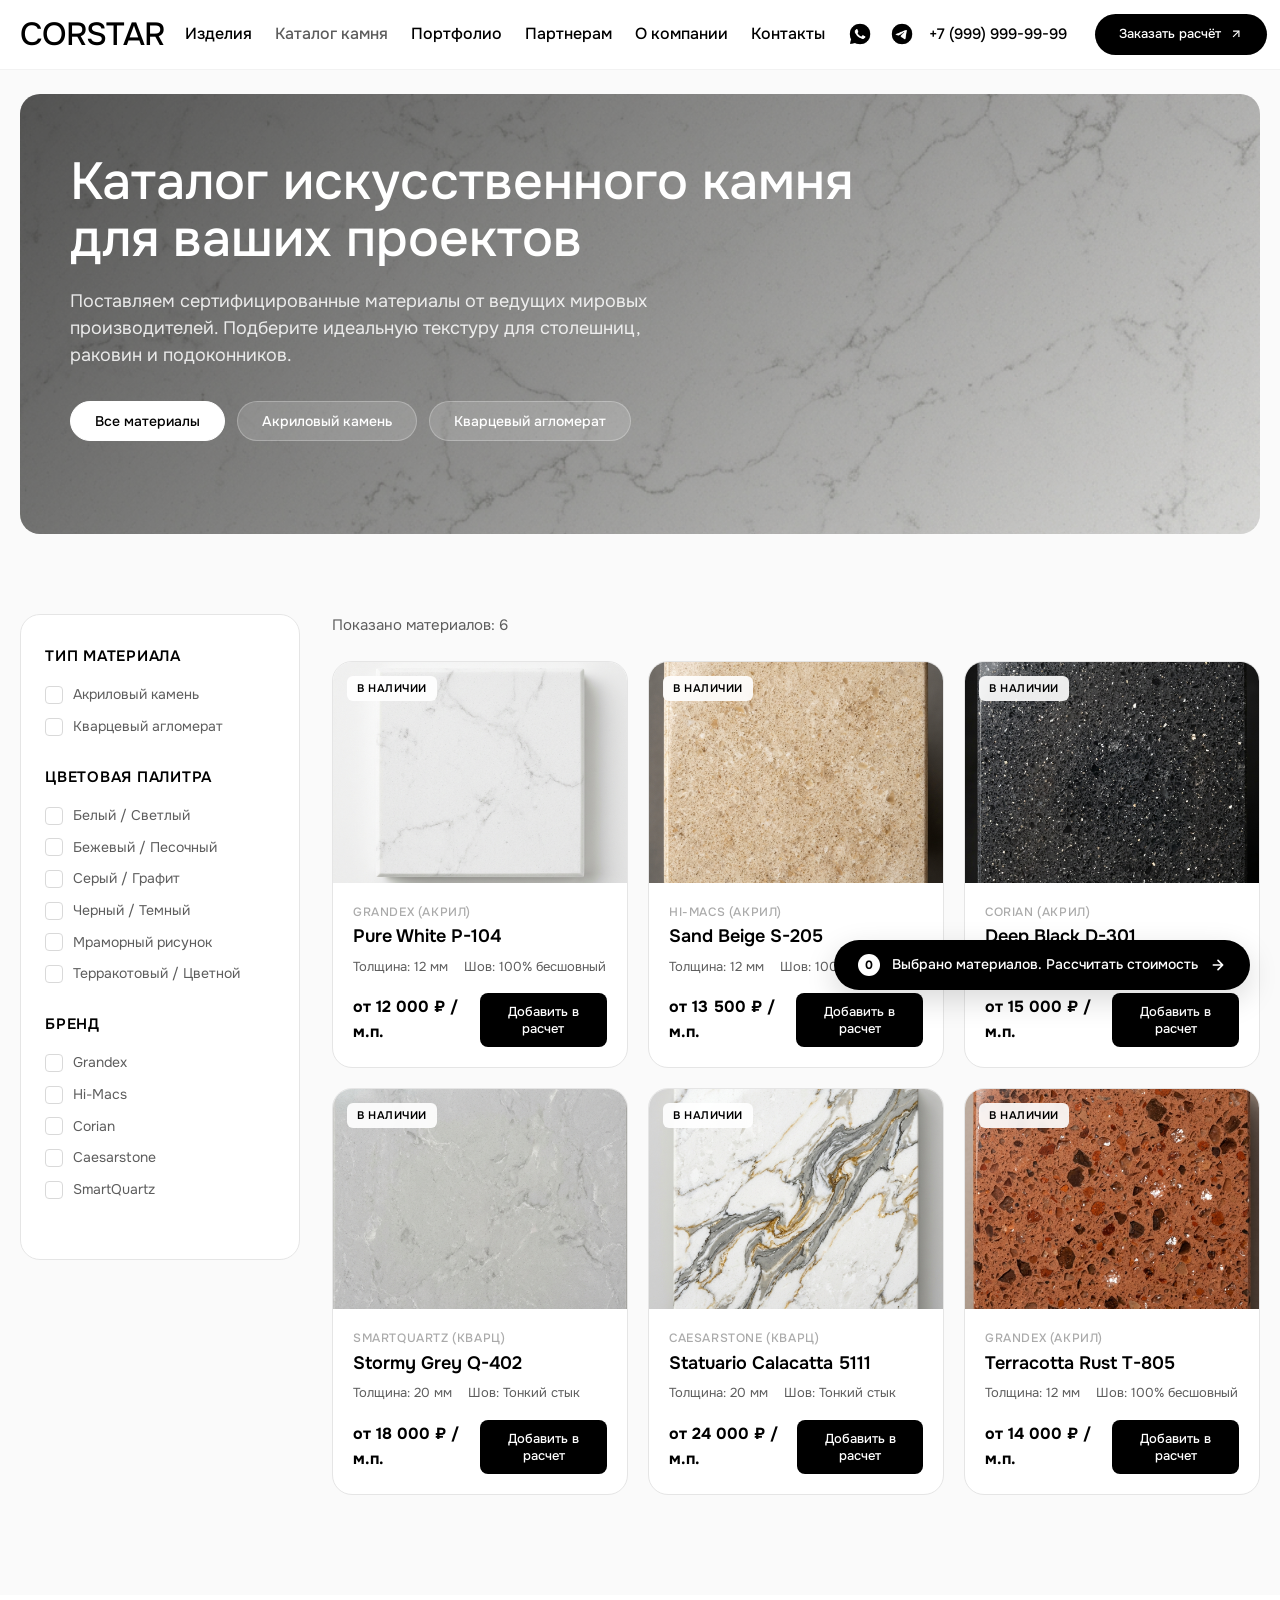
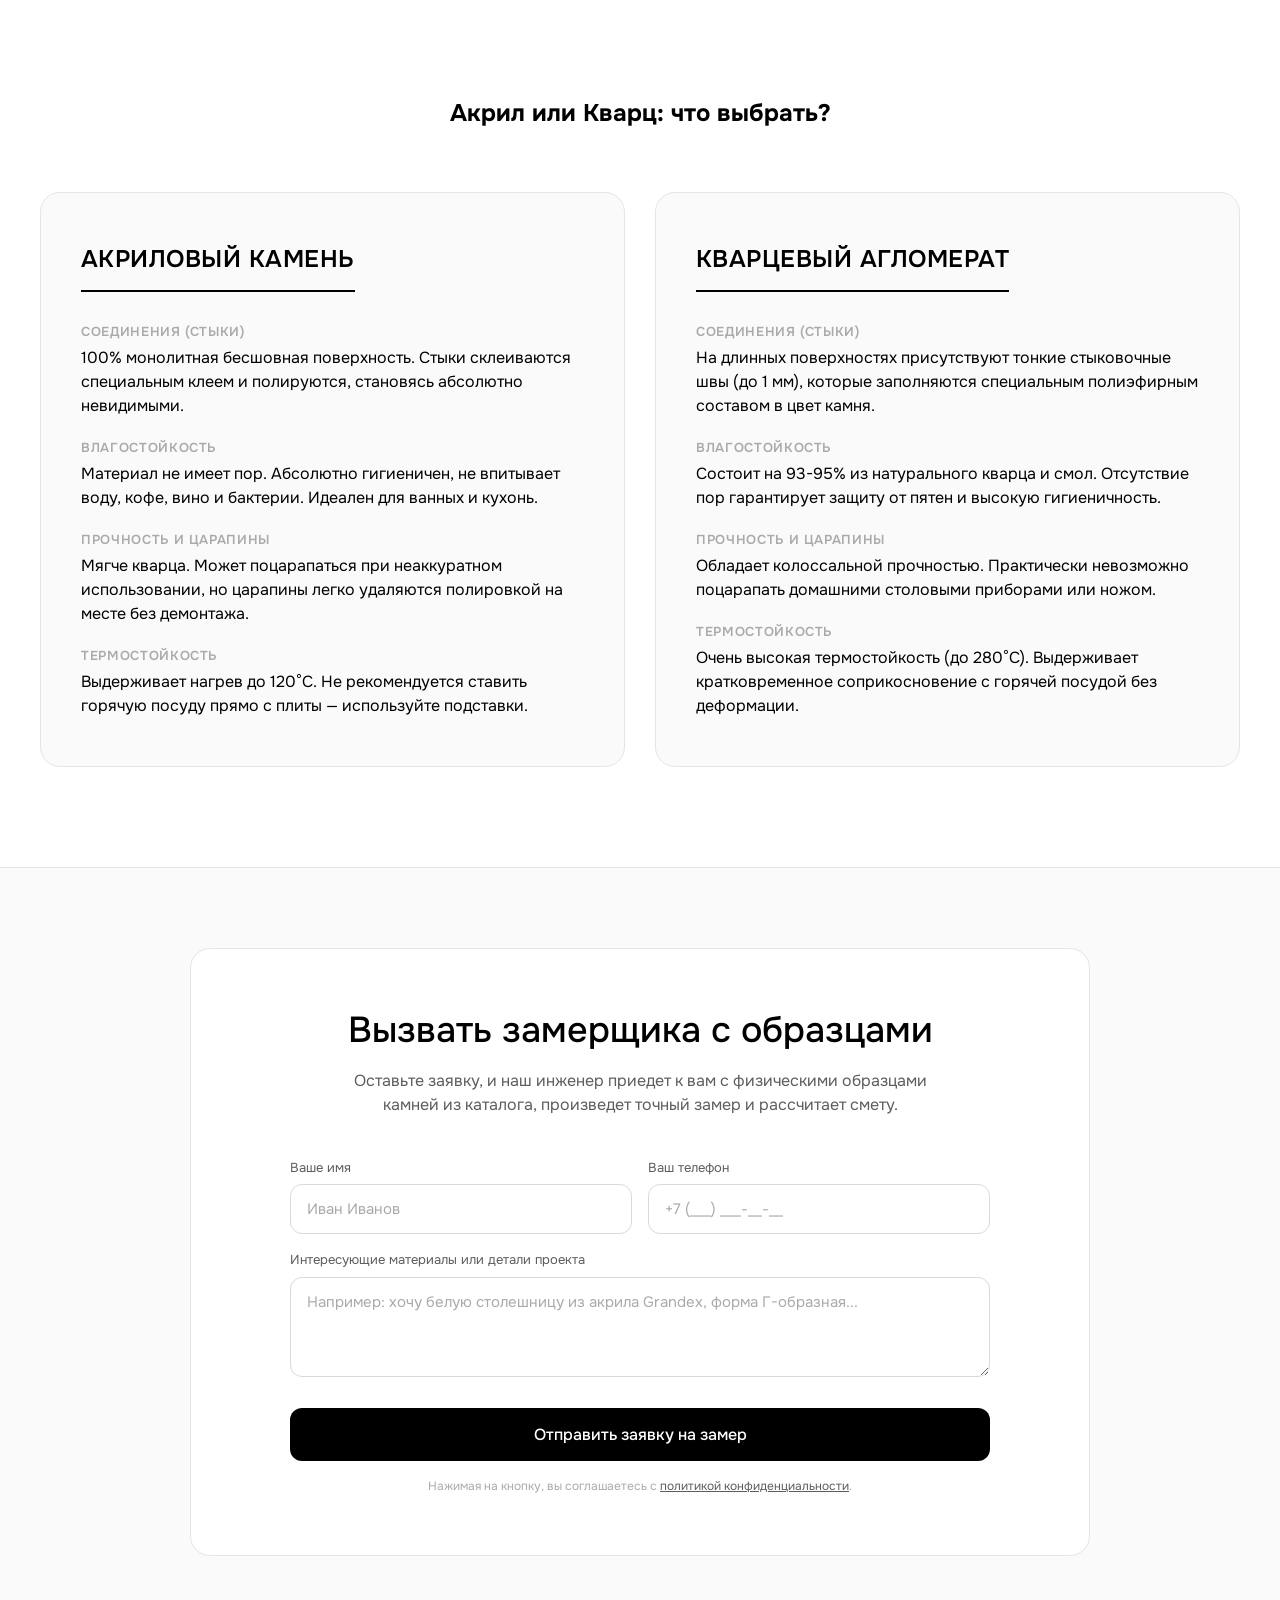
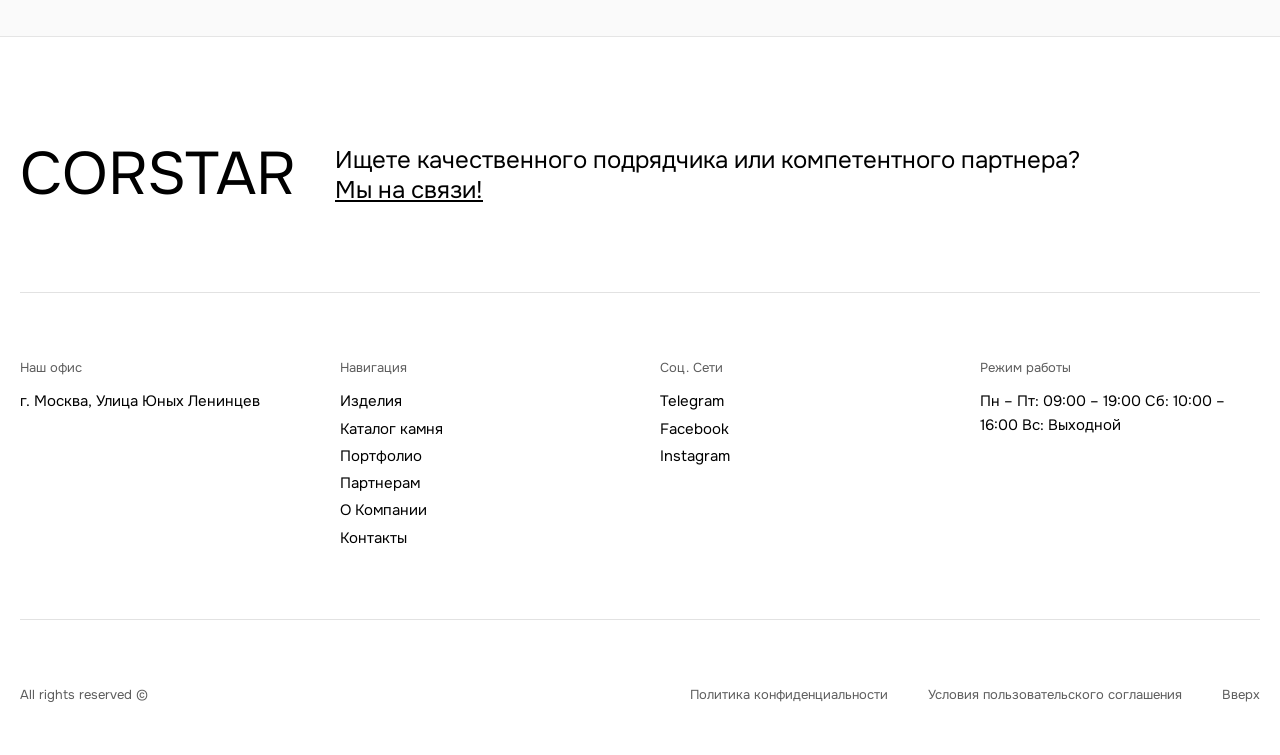
==== commit ffa92355: "second" ====
--- a/catalog-kamnya.html
+++ b/catalog-kamnya.html
@@ -1062,7 +1062,7 @@
         transform: none;
       }
     }
-  
+
     /* ===== MOBILE NAV DRAWER & BURGER CROSS ===== */
     .header-burger {
       display: none;
@@ -1087,9 +1087,11 @@
     .header-burger.is-active span:nth-child(1) {
       transform: translateY(9px) rotate(45deg);
     }
+
     .header-burger.is-active span:nth-child(2) {
       opacity: 0;
     }
+
     .header-burger.is-active span:nth-child(3) {
       transform: translateY(-9px) rotate(-45deg);
     }
@@ -1098,6 +1100,7 @@
       .header-burger {
         display: flex !important;
       }
+
       .header-nav.is-open {
         display: flex !important;
         flex-direction: column;
@@ -1112,12 +1115,642 @@
         z-index: 99;
         align-items: flex-start;
       }
+
       .header-nav.is-open a {
         font-size: 24px !important;
         font-weight: 500;
       }
     }
-  </style>
+  
+    /* ===== HEADER RE-ALIGNMENT ===== */
+    .site-header {
+      height: 70px;
+      border-bottom: 1px solid #f2f2f2;
+    }
+
+    .header-inner {
+      justify-content: space-between;
+      gap: 20px;
+    }
+
+    .header-logo {
+      font-size: 32px;
+      letter-spacing: -0.02em;
+    }
+
+    .header-contacts {
+      gap: 12px;
+    }
+
+    .header-contacts .header-phone {
+      font-size: 15px;
+      font-weight: 500;
+    }
+
+    /* ===== HEADER RE-ALIGNMENT ===== */
+    .site-header {
+      height: 70px;
+      border-bottom: 1px solid #f2f2f2;
+    }
+
+    .header-inner {
+      justify-content: space-between;
+      gap: 20px;
+    }
+
+    .header-logo {
+      font-size: 32px;
+      letter-spacing: -0.02em;
+    }
+
+    .header-contacts {
+      gap: 12px;
+    }
+
+    .header-contacts .header-phone {
+      font-size: 15px;
+      font-weight: 500;
+    }
+
+    /* ===== HEADER RE-ALIGNMENT ===== */
+    .site-header {
+      height: 70px;
+      border-bottom: 1px solid #f2f2f2;
+    }
+
+    .header-inner {
+      justify-content: space-between;
+      gap: 20px;
+    }
+
+    .header-logo {
+      font-size: 32px;
+      letter-spacing: -0.02em;
+    }
+
+    .header-contacts {
+      gap: 12px;
+    }
+
+    .header-contacts .header-phone {
+      font-size: 15px;
+      font-weight: 500;
+    }
+
+    /* ===== HEADER RE-ALIGNMENT ===== */
+    .site-header {
+      height: 70px;
+      border-bottom: 1px solid #f2f2f2;
+    }
+
+    .header-inner {
+      justify-content: space-between;
+      gap: 20px;
+    }
+
+    .header-logo {
+      font-size: 32px;
+      letter-spacing: -0.02em;
+    }
+
+    .header-contacts {
+      gap: 12px;
+    }
+
+    .header-contacts .header-phone {
+      font-size: 15px;
+      font-weight: 500;
+    }
+
+    /* ===== HEADER RE-ALIGNMENT ===== */
+    .site-header {
+      height: 70px;
+      border-bottom: 1px solid #f2f2f2;
+    }
+
+    .header-inner {
+      justify-content: space-between;
+      gap: 20px;
+    }
+
+    .header-logo {
+      font-size: 32px;
+      letter-spacing: -0.02em;
+    }
+
+    .header-contacts {
+      gap: 12px;
+    }
+
+    .header-contacts .header-phone {
+      font-size: 15px;
+      font-weight: 500;
+    }
+
+    /* ===== NAV DROPDOWN ===== */
+    .nav-item-has-dropdown {
+      position: relative;
+      display: inline-block;
+    }
+
+    .nav-dropdown {
+      position: absolute;
+      top: 100%;
+      left: 50%;
+      transform: translateX(-50%);
+      background: #ffffff;
+      border: 1px solid var(--color-border-light, #e8e8e8);
+      border-radius: var(--radius-sm, 12px);
+      padding: 16px;
+      min-width: 220px;
+      display: none;
+      flex-direction: column;
+      gap: 12px;
+      box-shadow: 0 16px 48px rgba(0, 0, 0, 0.08);
+      margin-top: 10px;
+      z-index: 110;
+    }
+
+    .nav-dropdown::before {
+      content: '';
+      position: absolute;
+      bottom: 100%;
+      left: 50%;
+      transform: translateX(-50%);
+      border: 6px solid transparent;
+      border-bottom-color: #ffffff;
+    }
+
+    .nav-dropdown::after {
+      content: '';
+      position: absolute;
+      bottom: 100%;
+      left: 0;
+      right: 0;
+      height: 12px;
+    }
+
+    .nav-dropdown a {
+      font-size: 14px !important;
+      font-weight: 400 !important;
+      color: var(--color-secondary, #5d5d5d) !important;
+      transition: color var(--transition-fast, 0.2s ease) !important;
+      text-align: left;
+    }
+
+    .nav-dropdown a:hover {
+      color: var(--color-primary, #000000) !important;
+    }
+
+    /* Show on hover for desktop */
+    @media screen and (min-width: 960px) {
+      .nav-item-has-dropdown:hover .nav-dropdown {
+        display: flex;
+      }
+    }
+
+    @media screen and (max-width: 959px) {
+      .nav-dropdown {
+        display: none !important;
+      }
+    }
+
+    /* ===== HEADER CTA BUTTON ===== */
+    .header-cta {
+      display: inline-flex;
+      align-items: center;
+      gap: 8px;
+      padding: 10px 24px;
+      background: #000000;
+      color: #ffffff;
+      font-size: 13px;
+      font-weight: 500;
+      border-radius: 100px;
+      transition: background 0.2s ease, transform 0.2s ease;
+      cursor: pointer;
+      white-space: nowrap;
+      text-decoration: none;
+      flex-shrink: 0;
+      margin-left: 16px;
+    }
+
+    .header-cta:hover {
+      background: #333333;
+      transform: translateY(-1px);
+      color: #ffffff;
+    }
+
+    .header-cta svg {
+      width: 14px;
+      height: 14px;
+      stroke: currentColor;
+      fill: none;
+      stroke-width: 2;
+    }
+
+    /* ===== MOBILE NAV DRAWER BACKDROP ===== */
+    .mobile-nav-backdrop {
+      display: none;
+      position: fixed;
+      inset: 0;
+      background: rgba(0, 0, 0, 0.4);
+      z-index: 98;
+      opacity: 0;
+      transition: opacity 0.3s ease;
+    }
+
+    .mobile-nav-backdrop.is-visible {
+      display: block;
+      opacity: 1;
+    }
+
+    /* ===== POPUP CALCULATOR ===== */
+    .calc-overlay {
+      display: none;
+      position: fixed;
+      inset: 0;
+      z-index: 200;
+      background: rgba(0, 0, 0, 0.5);
+      backdrop-filter: blur(4px);
+      align-items: center;
+      justify-content: center;
+      padding: 20px;
+    }
+
+    .calc-overlay.is-open {
+      display: flex;
+    }
+
+    .calc-popup {
+      background: #ffffff;
+      border-radius: 20px;
+      padding: 48px;
+      width: 100%;
+      max-width: 560px;
+      position: relative;
+      box-shadow: 0 24px 64px rgba(0, 0, 0, 0.2);
+      max-height: 90vh;
+      overflow-y: auto;
+    }
+
+    .calc-popup__close {
+      position: absolute;
+      top: 20px;
+      right: 20px;
+      width: 32px;
+      height: 32px;
+      background: #f2f2f2;
+      border: none;
+      border-radius: 50%;
+      cursor: pointer;
+      display: flex;
+      align-items: center;
+      justify-content: center;
+      transition: background 0.2s ease;
+    }
+
+    .calc-popup__close:hover {
+      background: #e0e0e0;
+    }
+
+    .calc-popup__close svg {
+      width: 14px;
+      height: 14px;
+      stroke: #000000;
+      fill: none;
+      stroke-width: 2;
+    }
+
+    .calc-popup__title {
+      font-size: 28px;
+      font-weight: 500;
+      color: #000000;
+      margin-bottom: 8px;
+      line-height: 1.25;
+    }
+
+    .calc-popup__subtitle {
+      font-size: 14px;
+      color: #5d5d5d;
+      margin-bottom: 32px;
+      line-height: 1.5;
+    }
+
+    .calc-product-grid {
+      display: grid;
+      grid-template-columns: repeat(3, 1fr);
+      gap: 8px;
+      margin-bottom: 24px;
+    }
+
+    .calc-product-btn {
+      padding: 12px 8px;
+      font-size: 13px;
+      font-weight: 500;
+      background: #f7f7f7;
+      border: 2px solid transparent;
+      border-radius: 12px;
+      cursor: pointer;
+      transition: border-color 0.2s ease, background 0.2s ease;
+      text-align: center;
+      color: #000000;
+      font-family: inherit;
+    }
+
+    .calc-product-btn:hover {
+      background: #f0f0f0;
+    }
+
+    .calc-product-btn.is-selected {
+      border-color: #000000;
+      background: #ffffff;
+    }
+
+    .calc-form .form-group {
+      margin-bottom: 16px;
+    }
+
+    .calc-form .form-group label {
+      display: block;
+      font-size: 12px;
+      font-weight: 400;
+      color: #aaaaaa;
+      margin-bottom: 6px;
+    }
+
+    .calc-form .form-group input,
+    .calc-form .form-group textarea {
+      width: 100%;
+      padding: 14px 16px;
+      border: none;
+      border-bottom: 1px solid #d9d9d9;
+      background: transparent;
+      font-size: 15px;
+      color: #000000;
+      transition: border-color 0.2s ease;
+      outline: none;
+      border-radius: 0;
+      font-family: inherit;
+    }
+
+    .calc-form .form-group input:focus,
+    .calc-form .form-group textarea:focus {
+      border-color: #000000;
+    }
+
+    .calc-form .form-group textarea {
+      resize: vertical;
+      min-height: 80px;
+    }
+
+    .calc-form .btn-submit-calc {
+      width: 100%;
+      padding: 16px 32px;
+      background: #000000;
+      color: #ffffff;
+      font-size: 16px;
+      font-weight: 500;
+      border-radius: 12px;
+      transition: background 0.2s ease, transform 0.2s ease;
+      margin-top: 8px;
+      border: none;
+      cursor: pointer;
+      font-family: inherit;
+    }
+
+    .calc-form .btn-submit-calc:hover {
+      background: #333333;
+      transform: translateY(-1px);
+    }
+
+    /* ===== MOBILE ONLY CONTACTS DEFAULT (HIDDEN) ===== */
+    .mobile-only-contacts {
+      display: none;
+    }
+
+    /* ===== DESKTOP RESPONSIVE HEADER OVERRIDES ===== */
+    @media screen and (max-width: 1199px) {
+      .header-inner {
+        gap: 16px;
+      }
+
+      .header-logo {
+        font-size: 28px;
+      }
+
+      .header-nav {
+        gap: 16px;
+      }
+
+      .header-nav a {
+        font-size: 14px;
+      }
+
+      .header-cta {
+        padding: 8px 18px;
+        font-size: 12px;
+        margin-left: 8px;
+      }
+    }
+
+    @media screen and (max-width: 1100px) {
+      .header-contacts .icon-social {
+        display: none !important;
+      }
+    }
+
+    @media screen and (max-width: 1024px) {
+      .header-inner {
+        padding: 0 12px;
+        gap: 12px;
+      }
+
+      .header-logo {
+        font-size: 24px;
+      }
+
+      .header-nav {
+        gap: 12px;
+      }
+
+      .header-nav a {
+        font-size: 13px;
+      }
+
+      .header-cta {
+        padding: 8px 14px;
+        font-size: 11px;
+        margin-left: 4px;
+      }
+
+      .header-contacts {
+        gap: 8px;
+      }
+    }
+
+    /* ===== MOBILE RESPONSIVE HEADER OVERRIDES ===== */
+    @media screen and (max-width: 959px) {
+      .header-logo {
+        font-size: 26px;
+      }
+
+      .header-contacts {
+        display: none !important;
+      }
+
+      .header-nav {
+        display: none;
+      }
+
+      .header-inner {
+        gap: 20px;
+      }
+
+      .header-burger {
+        display: flex;
+      }
+
+      .header-nav.is-open {
+        display: flex !important;
+        flex-direction: column;
+        position: fixed;
+        top: 70px;
+        left: 0;
+        right: 0;
+        bottom: 0;
+        background: #ffffff;
+        padding: 40px 24px;
+        gap: 24px;
+        z-index: 99;
+        align-items: flex-start;
+      }
+
+      .header-nav.is-open a {
+        font-size: 24px !important;
+        font-weight: 500;
+      }
+
+      /* ===== MOBILE ONLY CONTACTS ===== */
+      .mobile-only-contacts {
+        display: flex;
+        flex-direction: column;
+        gap: 16px;
+        margin-top: auto;
+        padding-top: 24px;
+        border-top: 1px solid #e8e8e8;
+        width: 100%;
+      }
+
+      .mobile-phone {
+        font-size: 20px;
+        font-weight: 500;
+        color: #000000;
+        text-decoration: none;
+      }
+
+      .mobile-socials {
+        display: flex;
+        gap: 12px;
+      }
+
+      .mobile-socials .icon-social {
+        width: 36px;
+        height: 36px;
+        background-size: cover;
+        background-position: center;
+        background-repeat: no-repeat;
+        display: block;
+      }
+    }
+
+    /* ===== SCROLLED FLOATING HEADER (DESKTOP) ===== */
+    @media screen and (min-width: 960px) {
+      .site-header {
+        transition: background-color 0.4s ease, height 0.4s ease, border-bottom 0.4s ease;
+      }
+      
+      .header-inner {
+        transition: max-width 0.5s cubic-bezier(0.16, 1, 0.3, 1), 
+                    background-color 0.5s cubic-bezier(0.16, 1, 0.3, 1), 
+                    border-radius 0.5s cubic-bezier(0.16, 1, 0.3, 1), 
+                    border 0.5s cubic-bezier(0.16, 1, 0.3, 1), 
+                    box-shadow 0.5s cubic-bezier(0.16, 1, 0.3, 1), 
+                    height 0.5s cubic-bezier(0.16, 1, 0.3, 1), 
+                    padding 0.5s cubic-bezier(0.16, 1, 0.3, 1),
+                    margin-top 0.5s cubic-bezier(0.16, 1, 0.3, 1);
+      }
+
+      .header-nav {
+        transition: opacity 0.3s ease, max-width 0.4s cubic-bezier(0.16, 1, 0.3, 1), visibility 0.3s;
+        display: flex;
+        overflow: hidden;
+      }
+
+      .header-burger {
+        transition: opacity 0.3s ease;
+      }
+
+      /* When scrolled */
+      .site-header--scrolled {
+        background: transparent !important;
+        border-bottom: none !important;
+        height: 85px !important;
+      }
+
+      .site-header--scrolled .header-inner {
+        background: rgba(255, 255, 255, 0.85) !important;
+        backdrop-filter: blur(20px) saturate(180%);
+        -webkit-backdrop-filter: blur(20px) saturate(180%);
+        border: 1px solid rgba(0, 0, 0, 0.08) !important;
+        border-radius: 40px !important;
+        box-shadow: 0 12px 30px rgba(0, 0, 0, 0.08) !important;
+        height: 60px !important;
+        max-width: 560px !important; /* fit logo, burger, contacts */
+        padding: 0 24px !important;
+        margin-top: 12px !important;
+      }
+
+      .site-header--scrolled .header-nav {
+        opacity: 0 !important;
+        max-width: 0 !important;
+        visibility: hidden !important;
+        pointer-events: none !important;
+      }
+
+      .site-header--scrolled .header-burger {
+        display: flex !important;
+        opacity: 1 !important;
+        flex-shrink: 0 !important;
+      }
+
+      .site-header--scrolled .header-contacts .icon-social {
+        display: none !important;
+      }
+
+      /* When scrolled and expanded (burger clicked) */
+      .site-header--scrolled.site-header--expanded .header-inner {
+        max-width: 1200px !important; /* expand width to fit menu links inline */
+        border-radius: 40px !important;
+      }
+
+      @media screen and (max-width: 1240px) {
+        .site-header--scrolled.site-header--expanded .header-inner {
+          max-width: calc(100% - 40px) !important;
+        }
+      }
+
+      .site-header--scrolled.site-header--expanded .header-nav {
+        opacity: 1 !important;
+        max-width: 700px !important; /* open width to show links */
+        visibility: visible !important;
+        pointer-events: auto !important;
+        margin-left: 20px;
+        margin-right: 20px;
+        overflow: visible !important; /* allow dropdowns to display */
+      }
+    }
+
+</style>
 </head>
 
 <body>
@@ -1128,15 +1761,44 @@
       <div class="header-logo">
         <a href="/">CORSTAR</a>
       </div>
-      <nav class="header-nav" aria-label="Основная навигация">
-        <a href="/izdeliya/">Изделия</a>
+                                          <nav class="header-nav" id="main-nav" aria-label="Основная навигация">
+        <div class="nav-item-has-dropdown">
+          <a href="/izdeliya/">Изделия</a>
+          <div class="nav-dropdown">
+            <a href="/izdeliya/#stoleshnitsi">Столешницы</a>
+            <a href="/izdeliya/#podokonniki">Подоконники</a>
+            <a href="/izdeliya/#mojki">Мойки и раковины</a>
+            <a href="/izdeliya/#vanni">Ванны</a>
+            <a href="/izdeliya/#stupeni">Ступени</a>
+          </div>
+        </div>
         <a href="/catalog-kamnya/" class="is-active">Каталог камня</a>
         <a href="/portfolio/">Портфолио</a>
         <a href="/partneram/">Партнерам</a>
-        <a href="/o-kompanii/">О компании</a>
+        <div class="nav-item-has-dropdown">
+          <a href="/o-kompanii/">О компании</a>
+          <div class="nav-dropdown">
+            <a href="/o-kompanii/#about">О нас</a>
+            <a href="/o-kompanii/#production">Производство</a>
+            <a href="/o-kompanii/#partners">Партнёры</a>
+          </div>
+        </div>
         <a href="/kontakty/">Контакты</a>
+
+        <!-- Mobile-only contacts inside drawer -->
+        <div class="mobile-only-contacts">
+          <a href="tel:+79999999999" class="mobile-phone">+7 (999) 999-99-99</a>
+          <div class="mobile-socials">
+            <a href="https://t.me/" class="icon-social"
+              style="background-image:url('images/tild3336-3233-4061-b363-653764393262__image.png')"
+              aria-label="Telegram"></a>
+            <a href="https://wa.me/" class="icon-social"
+              style="background-image:url('images/tild6330-3839-4263-b533-323737306437__image.png')"
+              aria-label="WhatsApp"></a>
+          </div>
+        </div>
       </nav>
-      <div class="header-contacts">
+                                          <div class="header-contacts">
         <a href="https://t.me/" class="icon-social"
           style="background-image:url('images/tild3336-3233-4061-b363-653764393262__image.png')"
           aria-label="Telegram"></a>
@@ -1144,6 +1806,10 @@
           style="background-image:url('images/tild6330-3839-4263-b533-323737306437__image.png')"
           aria-label="WhatsApp"></a>
         <a href="tel:+79999999999" class="header-phone">+7 (999) 999-99-99</a>
+        <a href="#" class="header-cta" id="btn-open-calc">
+          Заказать расчёт
+          <svg viewBox="0 0 24 24"><path d="M7 17L17 7"/><path d="M7 7h10v10"/></svg>
+        </a>
       </div>
       <button class="header-burger" aria-label="Открыть меню" id="burger-toggle">
         <span></span>
@@ -1152,6 +1818,9 @@
       </button>
     </div>
   </header>
+
+  <!-- Mobile nav backdrop -->
+  <div class="mobile-nav-backdrop" id="mobile-backdrop"></div>
 
   <main>
 
@@ -1588,9 +2257,13 @@
             <a href="https://instagram.com/">Instagram</a>
           </div>
         </div>
-        <div>
-          <div class="footer-col-label">&nbsp;</div>
-          <div class="footer-col-content">&nbsp;</div>
+                <div>
+          <div class="footer-col-label">Режим работы</div>
+          <div class="footer-col-content">
+            <span>Пн – Пт: 09:00 – 19:00</span>
+            <span>Сб: 10:00 – 16:00</span>
+            <span>Вс: Выходной</span>
+          </div>
         </div>
       </div>
 
@@ -1761,11 +2434,204 @@
   </script>
 
 
-  <!-- ===== NAV & ROUTING SCRIPT ===== -->
+  
+  <!-- ============================================================
+       POPUP CALCULATOR OVERLAY
+       ============================================================ -->
+  <div class="calc-overlay" id="calc-popup-overlay">
+    <div class="calc-popup" id="calculator-popup">
+      <button class="calc-popup__close" id="btn-close-calc" aria-label="Закрыть">
+        <svg viewBox="0 0 24 24"><line x1="18" y1="6" x2="6" y2="18"/><line x1="6" y1="6" x2="18" y2="18"/></svg>
+      </button>
+      <div class="calc-popup__title">Расчёт стоимости</div>
+      <div class="calc-popup__subtitle">Выберите параметры, чтобы получить точный расчёт стоимости изделия в течение 15 минут.</div>
+      
+      <form class="calc-form" id="calculator-form">
+        <div class="form-group">
+          <label>Тип камня</label>
+          <div class="calc-product-grid" id="calc-stone-grid">
+            <button type="button" class="calc-product-btn is-selected" data-value="acrylic">Акриловый</button>
+            <button type="button" class="calc-product-btn" data-value="quartz">Кварцевый</button>
+          </div>
+          <input type="hidden" name="stone_type" id="calc-stone-val" value="acrylic" />
+        </div>
+        
+        <div class="form-group">
+          <label>Тип изделия</label>
+          <div class="calc-product-grid" id="calc-type-grid">
+            <button type="button" class="calc-product-btn is-selected" data-value="stoleshnitsa">Столешница</button>
+            <button type="button" class="calc-product-btn" data-value="mojka">Мойка</button>
+            <button type="button" class="calc-product-btn" data-value="podokonnik">Подоконник</button>
+            <button type="button" class="calc-product-btn" data-value="vanna">Ванна</button>
+            <button type="button" class="calc-product-btn" data-value="stupeni">Ступени</button>
+            <button type="button" class="calc-product-btn" data-value="other">Другое</button>
+          </div>
+          <input type="hidden" name="product_type" id="calc-type-val" value="stoleshnitsa" />
+        </div>
+
+        <div class="form-group">
+          <label for="calc-dim-length">Приблизительные размеры / длина</label>
+          <input type="text" id="calc-dim-length" name="length" placeholder="Например, 3 метра или 3000 мм" required />
+        </div>
+
+        <div class="form-group">
+          <label for="calc-name">Ваше имя</label>
+          <input type="text" id="calc-name" name="name" placeholder="Иван" required />
+        </div>
+
+        <div class="form-group">
+          <label for="calc-phone">Ваш телефон</label>
+          <input type="tel" id="calc-phone" name="phone" placeholder="+7 (___) ___-__-__" required />
+        </div>
+
+        <button type="submit" class="btn-submit-calc">Получить расчёт стоимости</button>
+      </form>
+    </div>
+  </div>
+
+
+  
+  
+  <!-- ============================================================
+       JS Scripts
+       ============================================================ -->
   <script>
-    /* ---- Navigation & Local file:// Routing ---- */
     (function () {
-      // 1. Local Routing for file:// protocol
+      /* ---- Partner Tabs ---- */
+      const tabs = document.querySelectorAll('.partners__tab');
+      const panels = document.querySelectorAll('.partners__panel');
+
+      tabs.forEach(function (tab) {
+        tab.addEventListener('click', function () {
+          tabs.forEach(function (t) {
+            t.classList.remove('partners__tab--active');
+            t.setAttribute('aria-selected', 'false');
+          });
+          panels.forEach(function (p) {
+            p.classList.remove('partners__panel--active');
+          });
+
+          tab.classList.add('partners__tab--active');
+          tab.setAttribute('aria-selected', 'true');
+
+          var panelId = tab.getAttribute('data-panel');
+          var target = document.getElementById('panel-' + panelId);
+          if (target) {
+            target.classList.add('partners__panel--active');
+          }
+        });
+      });
+
+      /* ---- FAQ Accordion ---- */
+      const faqItems = document.querySelectorAll('.faq-item');
+      faqItems.forEach(function (item) {
+        const questionBtn = item.querySelector('.faq-item__question');
+        if (questionBtn) {
+          questionBtn.addEventListener('click', function () {
+            const isOpen = item.classList.contains('is-open');
+            // Close other items
+            faqItems.forEach(function (i) {
+              i.classList.remove('is-open');
+              const btn = i.querySelector('.faq-item__question');
+              if (btn) btn.setAttribute('aria-expanded', 'false');
+            });
+
+            if (!isOpen) {
+              item.classList.add('is-open');
+              questionBtn.setAttribute('aria-expanded', 'true');
+            }
+          });
+        }
+      });
+
+      /* ---- Calculator Popup Toggle ---- */
+      const calcOverlay = document.getElementById('calc-popup-overlay');
+      const openCalcBtns = [
+        document.getElementById('btn-open-calc'),
+        document.getElementById('hero-cta-catalog')
+      ];
+      const closeCalcBtn = document.getElementById('btn-close-calc');
+
+      openCalcBtns.forEach(function (btn) {
+        if (btn) {
+          btn.addEventListener('click', function (e) {
+            e.preventDefault();
+            calcOverlay.classList.add('is-open');
+            document.body.style.overflow = 'hidden';
+          });
+        }
+      });
+
+      if (closeCalcBtn) {
+        closeCalcBtn.addEventListener('click', function () {
+          calcOverlay.classList.remove('is-open');
+          document.body.style.overflow = '';
+        });
+      }
+
+      if (calcOverlay) {
+        calcOverlay.addEventListener('click', function (e) {
+          if (e.target === calcOverlay) {
+            calcOverlay.classList.remove('is-open');
+            document.body.style.overflow = '';
+          }
+        });
+      }
+
+      document.addEventListener('keydown', function (e) {
+        if (e.key === 'Escape' && calcOverlay && calcOverlay.classList.contains('is-open')) {
+          calcOverlay.classList.remove('is-open');
+          document.body.style.overflow = '';
+        }
+      });
+
+      /* ---- Calculator Form Grid Selections ---- */
+      function setupGridSelection(gridId, valId) {
+        const grid = document.getElementById(gridId);
+        const input = document.getElementById(valId);
+        if (grid && input) {
+          const btns = grid.querySelectorAll('.calc-product-btn');
+          btns.forEach(function (btn) {
+            btn.addEventListener('click', function () {
+              btns.forEach(b => b.classList.remove('is-selected'));
+              btn.classList.add('is-selected');
+              input.value = btn.getAttribute('data-value');
+            });
+          });
+        }
+      }
+      setupGridSelection('calc-stone-grid', 'calc-stone-val');
+      setupGridSelection('calc-type-grid', 'calc-type-val');
+
+      /* ---- Calculator Submit & Success UI ---- */
+      const calcForm = document.getElementById('calculator-form');
+      if (calcForm) {
+        calcForm.addEventListener('submit', function (e) {
+          e.preventDefault();
+          const popup = document.getElementById('calculator-popup');
+          if (popup) {
+            popup.innerHTML = `
+              <button class="calc-popup__close" id="btn-close-calc" aria-label="Закрыть">
+                <svg viewBox="0 0 24 24"><line x1="18" y1="6" x2="6" y2="18"/><line x1="6" y1="6" x2="18" y2="18"/></svg>
+              </button>
+              <div style="text-align: center; padding: 48px 0;">
+                <div style="font-size: 56px; line-height: 1; margin-bottom: 24px; color: #000000;">✓</div>
+                <div class="calc-popup__title" style="margin-bottom: 12px;">Заявка принята!</div>
+                <div class="calc-popup__subtitle" style="margin-bottom: 0;">Мы уже рассчитываем стоимость. Наш специалист свяжется с вами в течение 15 минут для уточнения деталей.</div>
+              </div>
+            `;
+            const newClose = popup.querySelector('#btn-close-calc');
+            if (newClose) {
+              newClose.addEventListener('click', function () {
+                calcOverlay.classList.remove('is-open');
+                document.body.style.overflow = '';
+              });
+            }
+          }
+        });
+      }
+
+      /* ---- Navigation & Local file:// Routing ---- */
       if (window.location.protocol === 'file:') {
         document.querySelectorAll('a').forEach(function (a) {
           var href = a.getAttribute('href');
@@ -1784,31 +2650,73 @@
         });
       }
 
-      // 2. Mobile Burger Toggle
+      /* ---- Scroll Event for Sticky Header (Desktop) ---- */
       var burger = document.getElementById('burger-toggle');
       var nav = document.querySelector('.header-nav');
-      if (burger && nav) {
+      var backdrop = document.getElementById('mobile-backdrop');
+      var header = document.getElementById('site-header');
+
+      function handleScroll() {
+        if (window.innerWidth >= 960) {
+          if (window.scrollY > 50) {
+            header.classList.add('site-header--scrolled');
+          } else {
+            header.classList.remove('site-header--scrolled');
+            header.classList.remove('site-header--expanded');
+            if (burger) burger.classList.remove('is-active');
+          }
+        } else {
+          header.classList.remove('site-header--scrolled');
+          header.classList.remove('site-header--expanded');
+        }
+      }
+      window.addEventListener('scroll', handleScroll);
+      window.addEventListener('resize', handleScroll);
+      handleScroll();
+
+      /* ---- Mobile & Scrolled Desktop Burger Menu Toggle ---- */
+      if (burger && nav && backdrop) {
         burger.addEventListener('click', function () {
-          burger.classList.toggle('is-active');
-          nav.classList.toggle('is-open');
-          if (nav.classList.contains('is-open')) {
-            document.body.style.overflow = 'hidden';
+          if (window.innerWidth >= 960 && header.classList.contains('site-header--scrolled')) {
+            // Desktop scrolled state: toggle horizontal expansion
+            header.classList.toggle('site-header--expanded');
+            burger.classList.toggle('is-active');
           } else {
-            document.body.style.overflow = '';
+            // Mobile/Tablet or standard state: toggle drawer
+            burger.classList.toggle('is-active');
+            nav.classList.toggle('is-open');
+            backdrop.classList.toggle('is-visible');
+            if (nav.classList.contains('is-open')) {
+              document.body.style.overflow = 'hidden';
+            } else {
+              document.body.style.overflow = '';
+            }
           }
         });
 
-        // Close menu on link click
+        backdrop.addEventListener('click', function () {
+          burger.classList.remove('is-active');
+          nav.classList.remove('is-open');
+          backdrop.classList.remove('is-visible');
+          document.body.style.overflow = '';
+          header.classList.remove('site-header--expanded');
+        });
+
         nav.querySelectorAll('a').forEach(function (link) {
           link.addEventListener('click', function () {
             burger.classList.remove('is-active');
             nav.classList.remove('is-open');
+            backdrop.classList.remove('is-visible');
             document.body.style.overflow = '';
+            header.classList.remove('site-header--expanded');
           });
         });
       }
     })();
   </script>
+
+
+
 </body>
 
 </html>
